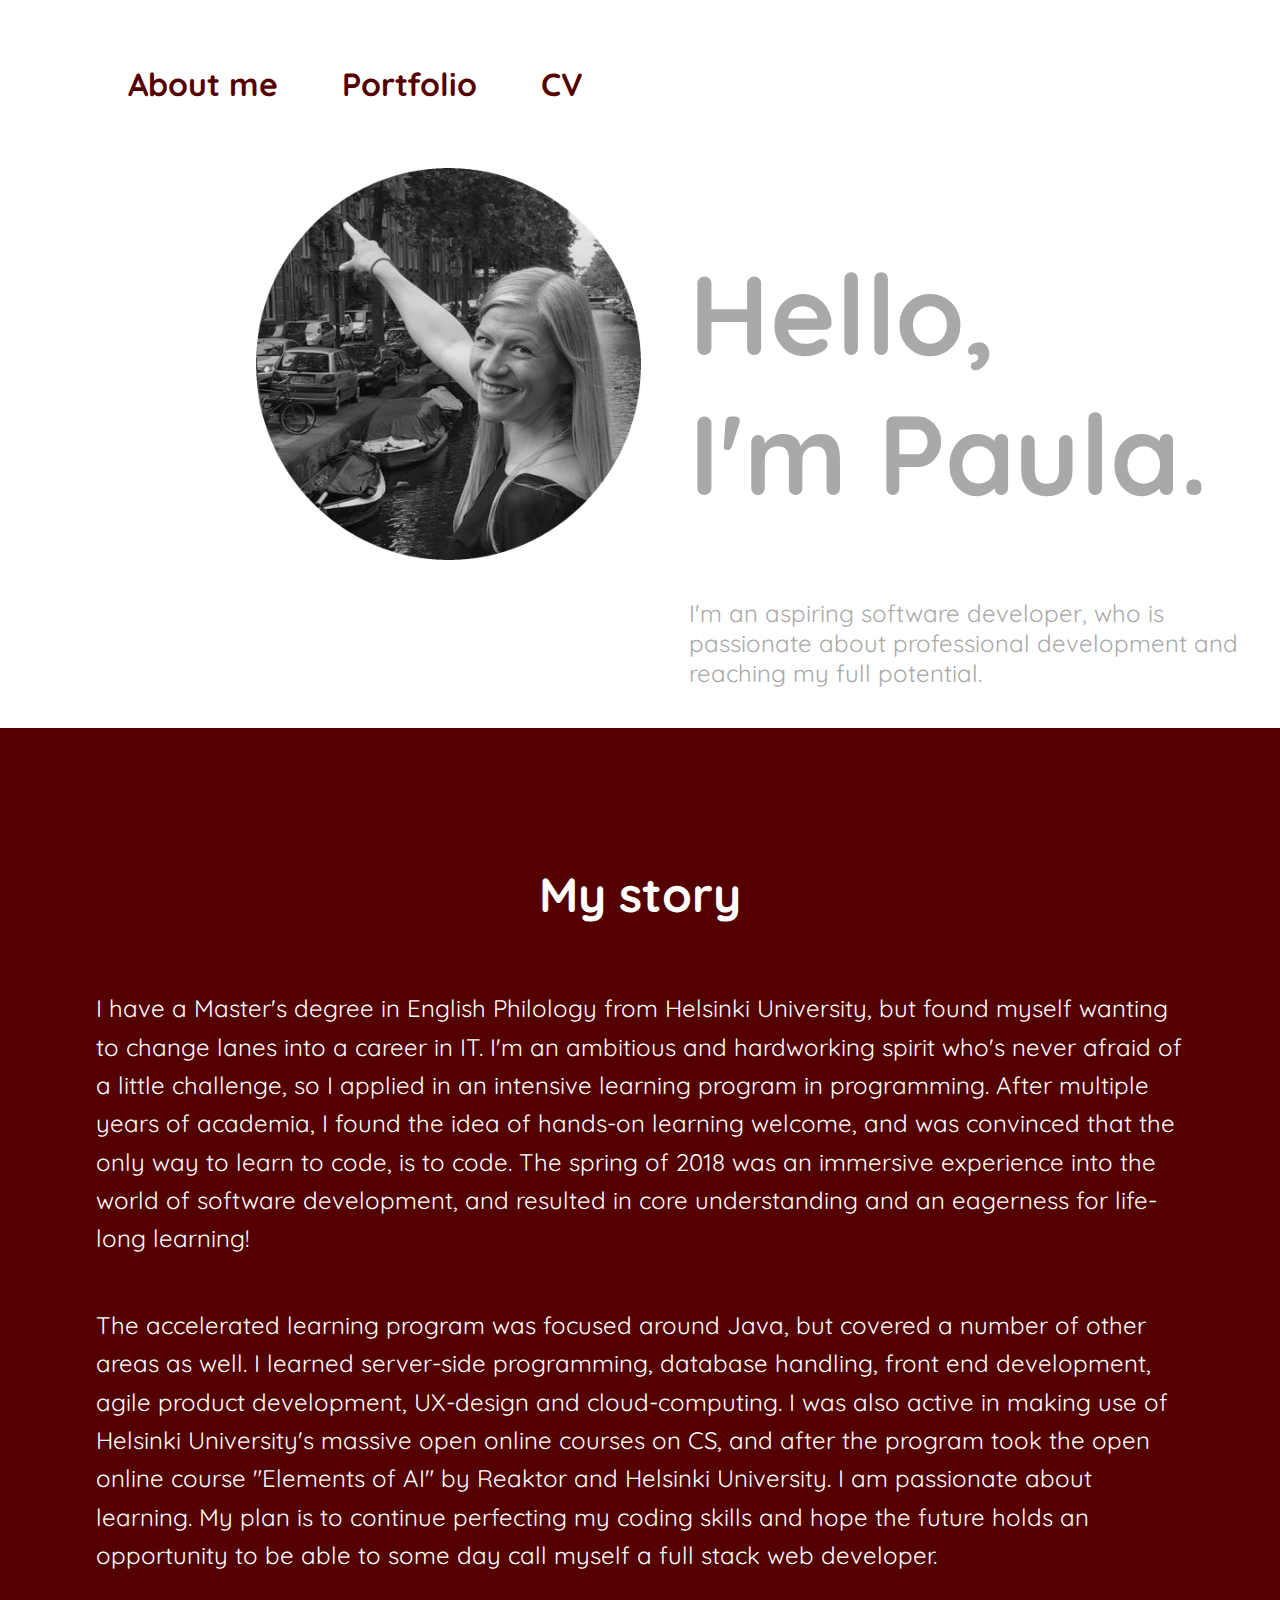
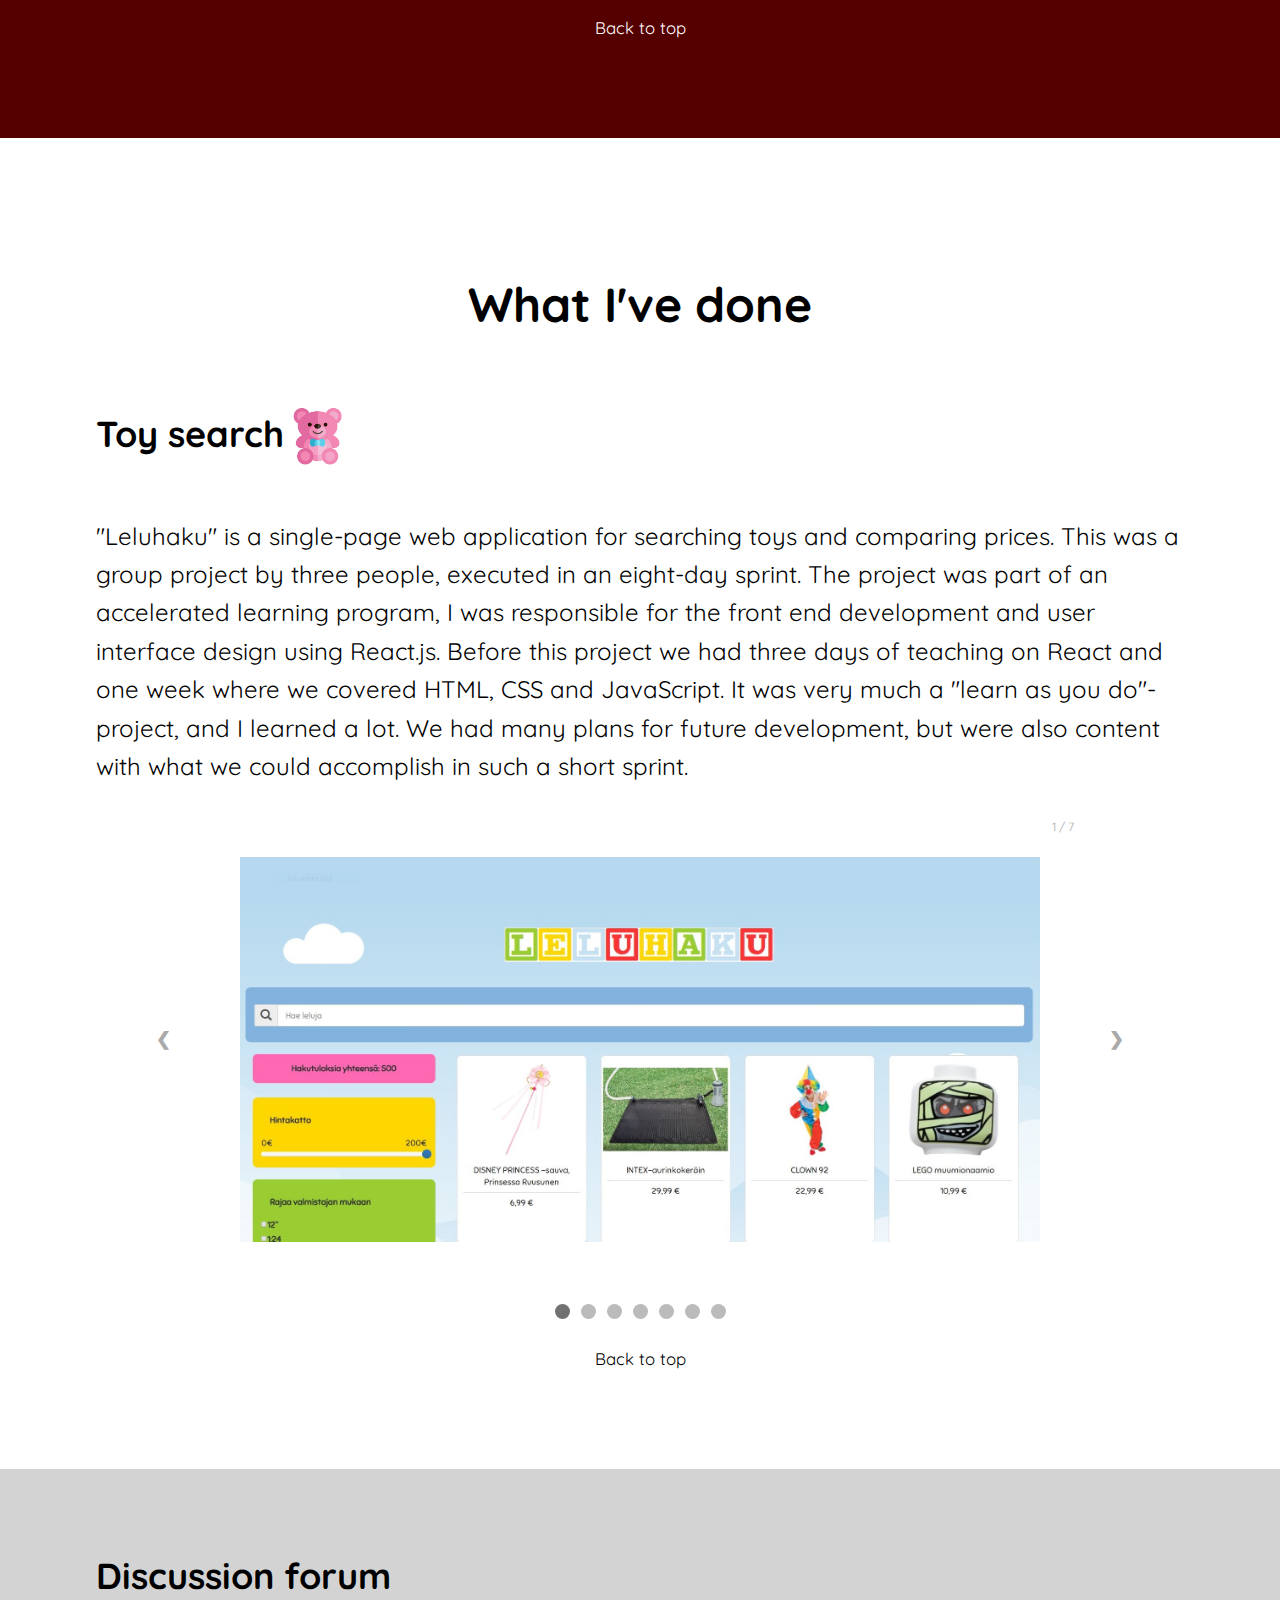
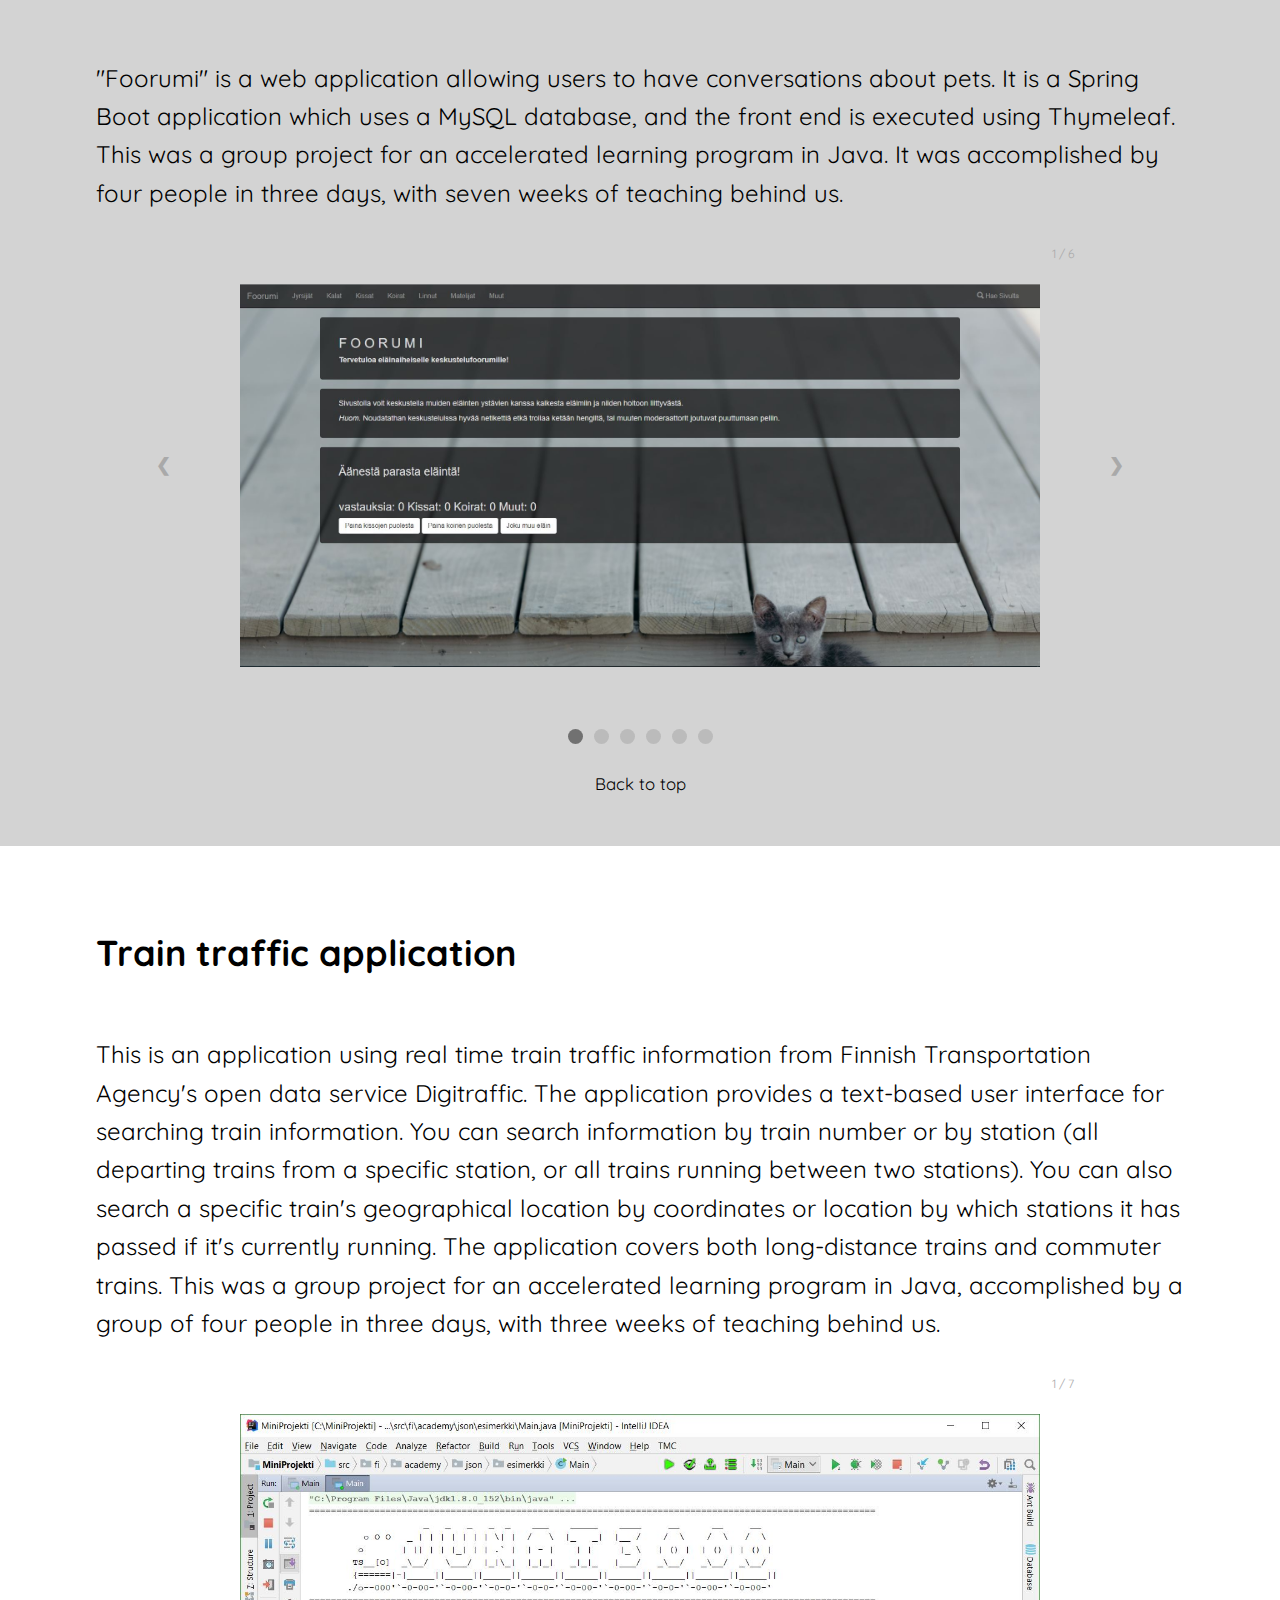
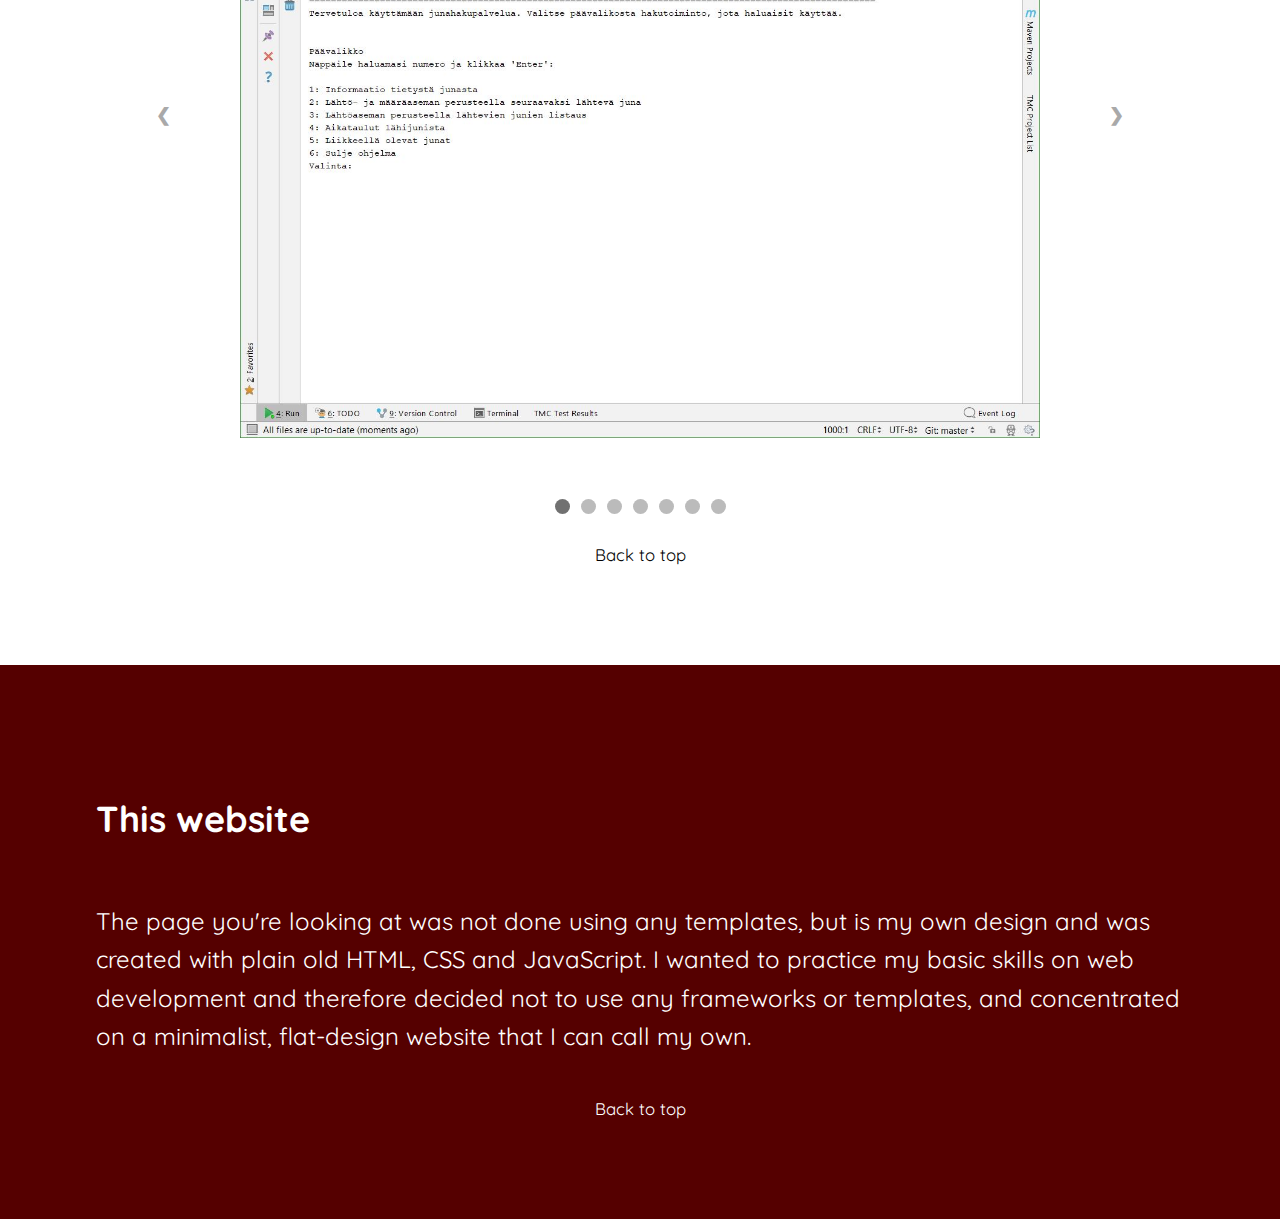
==== index.html @ fbbe8b10 "Different stylesheets for different media" ====
<!DOCTYPE HTML>
<html>

<head>
    <meta charset="utf-8" />
    <meta http-equiv="X-UA-Compatible" content="IE=edge">
    <title>PS</title>
    <meta name="viewport" content="width=device-width, initial-scale=1">
    <link href="https://fonts.googleapis.com/css?family=Quicksand" rel="stylesheet">
    <link rel="stylesheet" type="text/css" media="screen and (min-width: 1201px)" href="style.css" />
    <link rel="stylesheet" type="text/css" media="screen and (max-width: 600px)" href="mobile.css" />
    <!-- <link rel="stylesheet" type="text/css" media="screen and (min-width: 601px) and (max-width: 1200px)" href="mediumscreen.css" />     -->

</head>

<body>
    <div id="navbar">
        <a onclick="scrollToAbout()">About me</a>
        <a onclick="scrollToWorks()">Portfolio</a>
        <a href="cv.html">CV</a>
    </div>
    <div id="me">
        <img id="pic" src="images/picp.jpg">
        <div id="intro">
            <h1>Hello,
                <br> I'm Paula.</h1>
            <p>I'm an aspiring software developer, who is passionate about professional development and reaching my full potential.</p>
        </div>
    </div>
    <div id="whoami">

        <h1>My story</h1>
        <p>I have a Master's degree in English Philology from Helsinki University, but found myself wanting to change lanes
            into a career in IT. I'm an ambitious and hardworking spirit who's never afraid of a little challenge, so I applied
            in an intensive learning program in programming. After multiple years of academia, I found the idea of hands-on
            learning welcome, and was convinced that the only way to learn to code, is to code. The spring of 2018 was an
            immersive experience into the world of software development, and resulted in core understanding and an eagerness
            for life-long learning! </p>
        <p>The accelerated learning program was focused around Java, but covered a number of other areas as well. I learned
            server-side programming, database handling, front end development, agile product development, UX-design and cloud-computing.
            I was also active in making use of Helsinki University's massive open online courses on CS, and after the program
            took the open online course "Elements of AI" by Reaktor and Helsinki University. I am passionate about learning.
            My plan is to continue perfecting my coding skills and hope the future holds an opportunity to be able to some
            day call myself a full stack web developer.</p>
        <a class="linktotop" onclick="scrollToTop()">Back to top</a>
    </div>
    <div id="works">

        <h1>What I've done</h1>
        <div id="toysearch">
            <div id="tshead">
                <h2>Toy search</h2>
                <img id="logo" src="images/toy.png" alt="logo">
            </div>
            <div>
                <p>"Leluhaku" is a single-page web application for searching toys and comparing prices. This was a group project
                    by three people, executed in an eight-day sprint. The project was part of an accelerated learning program,
                    I was responsible for the front end development and user interface design using React.js. Before this
                    project we had three days of teaching on React and one week where we covered HTML, CSS and JavaScript.
                    It was very much a "learn as you do"-project, and I learned a lot. We had many plans for future development,
                    but were also content with what we could accomplish in such a short sprint.</p>
            </div>
            <div class="slideshow-container">

                <div class="mySlides fade">
                    <div class="numbertext">1 / 7</div>
                    <img src="images/project.JPG" style="width:100%">
                </div>

                <div class="mySlides fade">
                    <div class="numbertext">2 / 7</div>
                    <img src="images/project2.JPG" style="width:100%">
                </div>

                <div class="mySlides fade">
                    <div class="numbertext">3 / 7</div>
                    <img src="images/project3.JPG" style="width:100%">
                </div>
                <div class="mySlides fade">
                    <div class="numbertext">4 / 7</div>
                    <img src="images/project4.JPG" style="width:100%">
                </div>

                <div class="mySlides fade">
                    <div class="numbertext">5 / 7</div>
                    <img src="images/project5.JPG" style="width:100%">
                </div>

                <div class="mySlides fade">
                    <div class="numbertext">6 / 7</div>
                    <img src="images/project6.JPG" style="width:100%">
                    <div class="text">The UI was designed responsive</div>
                </div>
                <div class="mySlides fade">
                    <div class="numbertext">7 / 7</div>
                    <img src="images/stack.JPG" style="width:100%">
                </div>

                <a class="prev" onclick="plusSlides('dot', 'mySlides', -1)">&#10094;</a>
                <a class="next" onclick="plusSlides('dot', 'mySlides', 1)">&#10095;</a>
            </div>
            <br>

            <div style="text-align:center">
                <span class="dot" onclick="currentSlide('dot', 'mySlides', 1)"></span>
                <span class="dot" onclick="currentSlide('dot', 'mySlides', 2)"></span>
                <span class="dot" onclick="currentSlide('dot', 'mySlides', 3)"></span>
                <span class="dot" onclick="currentSlide('dot', 'mySlides', 4)"></span>
                <span class="dot" onclick="currentSlide('dot', 'mySlides', 5)"></span>
                <span class="dot" onclick="currentSlide('dot', 'mySlides', 6)"></span>
                <span class="dot" onclick="currentSlide('dot', 'mySlides', 7)"></span>
            </div>
            <a class="linktotop" onclick="scrollToTop()">Back to top</a>
        </div>
        <div id="forum">
            <h2>Discussion forum</h2>
            <p>"Foorumi" is a web application allowing users to have conversations about pets. It is a Spring Boot application
                which uses a MySQL database, and the front end is executed using Thymeleaf. This was a group project for
                an accelerated learning program in Java. It was accomplished by four people in three days, with seven weeks
                of teaching behind us.</p>
            <div class="slideshow-container">

                <div class="mySlides2 fade">
                    <div class="numbertext2">1 / 6</div>
                    <img src="images/forumhome.JPG" style="width:100%">
                </div>

                <div class="mySlides2 fade">
                    <div class="numbertext2">2 / 6</div>
                    <img src="images/forum1.JPG" style="width:100%">
                </div>

                <div class="mySlides2 fade">
                    <div class="numbertext2">3 / 6</div>
                    <img src="images/forum2.JPG" style="width:100%">
                </div>
                <div class="mySlides2 fade">
                    <div class="numbertext2">4 / 6</div>
                    <img src="images/forum3.JPG" style="width:100%">
                </div>

                <div class="mySlides2 fade">
                    <div class="numbertext2">5 / 6</div>
                    <img src="images/forum4.JPG" style="width:100%">
                </div>

                <div class="mySlides2 fade">
                    <div class="numbertext2">6 / 6</div>
                    <img src="images/forum5.JPG" style="width:100%">
                </div>

                <a class="prev2" onclick="plusSlides('dot2', 'mySlides2', -1)">&#10094;</a>
                <a class="next2" onclick="plusSlides('dot2', 'mySlides2', 1)">&#10095;</a>
            </div>
            <br>

            <div style="text-align:center">
                <span class="dot2" onclick="currentSlide('dot2', 'mySlides2', 1)"></span>
                <span class="dot2" onclick="currentSlide('dot2', 'mySlides2', 2)"></span>
                <span class="dot2" onclick="currentSlide('dot2', 'mySlides2', 3)"></span>
                <span class="dot2" onclick="currentSlide('dot2', 'mySlides2', 4)"></span>
                <span class="dot2" onclick="currentSlide('dot2', 'mySlides2', 5)"></span>
                <span class="dot2" onclick="currentSlide('dot2', 'mySlides2', 6)"></span>
            </div>
            <a class="linktotop" onclick="scrollToTop()">Back to top</a>
        </div>
        <div id="trainapp">
            <h2>Train traffic application</h2>
            <p>
                This is an application using real time train traffic information from Finnish Transportation Agency's open data service Digitraffic.
                The application provides a text-based user interface for searching train information. You can search information
                by train number or by station (all departing trains from a specific station, or all trains running between
                two stations). You can also search a specific train's geographical location by coordinates or location by
                which stations it has passed if it's currently running. The application covers both long-distance trains
                and commuter trains. This was a group project for an accelerated learning program in Java, accomplished by
                a group of four people in three days, with three weeks of teaching behind us.</p>
            <div class="slideshow-container">

                <div class="mySlides3 fade">
                    <div class="numbertext3">1 / 7</div>
                    <img src="images/junahome.JPG" style="width:100%">
                </div>

                <div class="mySlides3 fade">
                    <div class="numbertext3">2 / 7</div>
                    <img src="images/junaw6.JPG" style="width:100%">
                </div>

                <div class="mySlides3 fade">
                    <div class="numbertext3">3 / 7</div>
                    <img src="images/junakoord.JPG" style="width:100%">
                </div>
                <div class="mySlides3 fade">
                    <div class="numbertext3">4 / 7</div>
                    <img src="images/junaw2.JPG" style="width:100%">
                </div>

                <div class="mySlides3 fade">
                    <div class="numbertext3">5 / 7</div>
                    <img src="images/junaw1.JPG" style="width:100%">
                </div>

                <div class="mySlides3 fade">
                    <div class="numbertext3">6 / 7</div>
                    <img src="images/junaw3.JPG" style="width:100%">
                </div>
                <div class="mySlides3 fade">
                    <div class="numbertext3">7 / 7</div>
                    <img src="images/junaw5.JPG" style="width:100%">
                </div>

                <a class="prev3" onclick="plusSlides('dot3', 'mySlides3', -1)">&#10094;</a>
                <a class="next3" onclick="plusSlides('dot3', 'mySlides3', 1)">&#10095;</a>
            </div>
            <br>

            <div style="text-align:center">
                <span class="dot3" onclick="currentSlide('dot3', 'mySlides3', 1)"></span>
                <span class="dot3" onclick="currentSlide('dot3', 'mySlides3', 2)"></span>
                <span class="dot3" onclick="currentSlide('dot3', 'mySlides3', 3)"></span>
                <span class="dot3" onclick="currentSlide('dot3', 'mySlides3', 4)"></span>
                <span class="dot3" onclick="currentSlide('dot3', 'mySlides3', 5)"></span>
                <span class="dot3" onclick="currentSlide('dot3', 'mySlides3', 6)"></span>
                <span class="dot3" onclick="currentSlide('dot3', 'mySlides3', 7)"></span>

            </div>
            <a class="linktotop" onclick="scrollToTop()">Back to top</a>

            <!-- Train-div ends here -->
        </div>
        <div id="closing">
            <h2>This website</h2>
            <p>The page you're looking at was not done using any templates, but is my own design and was created with plain
                old HTML, CSS and JavaScript.
                I wanted to practice my basic skills on web development and therefore decided
                not to use any frameworks or templates, and concentrated on a minimalist, flat-design website that I can
                call my own.</p>
            <a class="linktotop" onclick="scrollToTop()">Back to top</a>
        </div>

    </div>
    <script>
        let slideIndex = 1;

        const plusSlides = (dot, slideshow, n) => {
            showSlides(dot, slideshow, (slideIndex += n));
        }

        const currentSlide = (dot, slideshow, n) => {
            showSlides(dot, slideshow, (slideIndex = n));
        }

        const showSlides = (dot, slideshow, n) => {
            slideIndex = n;
            console.log(slideIndex);
            let i;
            const slides = document.getElementsByClassName(slideshow);
            const dots = document.getElementsByClassName(dot);
            if (n > slides.length) { slideIndex = 1 }
            if (n < 1) { slideIndex = slides.length }
            for (i = 0; i < slides.length; i++) {
                slides[i].style.display = "none";
            }
            for (i = 0; i < dots.length; i++) {
                dots[i].className = dots[i].className.replace(" active", "");
            }
            slides[slideIndex - 1].style.display = "block";
            dots[slideIndex - 1].className += " active";
        }
        window.addEventListener("DOMContentLoaded", showSlides("dot", "mySlides", slideIndex), false);
        window.addEventListener("DOMContentLoaded", showSlides("dot2", "mySlides2", slideIndex), false);
        window.addEventListener("DOMContentLoaded", showSlides("dot3", "mySlides3", slideIndex), false);
        const scrollToAbout = () => {
            let el = document.getElementById("whoami");
            el.scrollIntoView({ behavior: "smooth", block: "center", inline: "nearest" });
        }
        const scrollToWorks = () => {
            let el = document.getElementById("works");
            el.scrollIntoView({ behavior: "smooth", block: "start", inline: "nearest" });
        }
        const scrollToTop = () => {
            let el = document.getElementById("navbar");
            el.scrollIntoView({ behavior: "smooth", block: "center", inline: "nearest" });
        }
    </script>
</body>

</html>
---- style.css ----
body {
  font-family: "Quicksand", sans-serif;
  margin: 0%;
}
#navbar {
  display: flex;
  flex-direction: row;
  color: rgb(85, 0, 0);
  margin: 2em;
  font-weight: bold;
  font-size: 2em;
}
#navbar a {
  padding-left: 2em;
}
#navbar a:link, a:visited {
  color: rgb(85, 0, 0);
  text-decoration: none;
}
#navbar a:hover {
  cursor: pointer;
  text-decoration: underline;
}
#me {
  display: flex;
  flex-direction: row;
  justify-content: flex-end;
  height: 35em;
  margin-left: 20%;
}
#pic {
  height: 70%;
}
#me h1 {
  font-size: 7em;
  color: darkgray;
}
#me p {
  font-size: 1.5em;
  color: darkgray;
  flex-wrap: wrap;
}
#intro {
  padding-left: 3em;

}
#whoami {
  background-color: rgb(85, 0, 0);
  color: white;
  font-size: 1.5em;
  line-height: 1.6;
  padding: 4em;
  display: flex;
  flex-direction: column;
  align-content: center;
}
#whoami h1 {
  text-align: center;
  font-weight: bold;
}
.linktotop {
  text-align: center;
  font-size: 0.7em;
  padding-top: 1em
}
.linktotop:hover {
  text-decoration: underline;
  cursor: pointer;
}
#works {
  padding: 4em;
  height: 20em;
  font-size: 1.5em;
  line-height: 1.6;
  max-width: 100%;
}
#works h1 {
  text-align: center;
}
#toysearch {
  display: flex;
  flex-direction: column;
  justify-content: space-around;
}
#tshead {
  display: flex;
  flex-direction: row;
}
#logo {
  height: 3em;
  padding-top: 1em;
}

.slideshow-container {
  max-width: 1000px;
  margin: auto;
  position: relative;
  /* box-sizing: border-box; */
  padding-top: 2em;
}

.mySlides,
.mySlides2,
.mySlides3 {
  display: none;
  padding-left: 10%;
  padding-right: 10%;
}

.prev,
.next,
.prev2,
.next2,
.prev3,
.next3 {
  cursor: pointer;
  position: absolute;
  top: 50%;
  width: auto;
  margin-top: -22px;
  padding: 16px;
  color: darkgray;
  font-weight: bold;
  font-size: 18px;
  transition: 0.6s ease;
  border-radius: 0 3px 3px 0;
}

/* Position the "next button" to the right */
.next,
.next2,
.next3 {
  right: 0;
  border-radius: 3px 0 0 3px;
}

/* On hover, add a black background color with a little bit see-through */
.prev:hover,
.next:hover,
.prev2:hover,
.next2:hover,
.prev3:hover,
.next3:hover {
  background-color: rgba(0, 0, 0, 0.8);
}

/* Caption text */
.text {
  color: #f2f2f2;
  font-size: 15px;
  padding-top: 2em;
  padding: 8px 12px;
  position: absolute;
  bottom: 8px;
  width: 100%;
  text-align: center;
}

/* Number text (1/3 etc) */
.numbertext,
.numbertext2,
.numbertext3 {
  color: darkgray;
  font-size: 12px;
  padding: 8px 12px;
  position: absolute;
  left: 90%;
  top: 0;
}

/* The dots/bullets/indicators */
.dot,
.dot2,
.dot3 {
  cursor: pointer;
  height: 15px;
  width: 15px;
  margin: 0 2px;
  background-color: #bbb;
  border-radius: 50%;
  display: inline-block;
  transition: background-color 0.6s ease;
}

.active,
.dot:hover {
  background-color: #717171;
}

/* Fading animation */
.fade {
  -webkit-animation-name: fade;
  -webkit-animation-duration: 1.5s;
  animation-name: fade;
  animation-duration: 1.5s;
}

@-webkit-keyframes fade {
  from {
    opacity: 0.4;
  }
  to {
    opacity: 1;
  }
}

@keyframes fade {
  from {
    opacity: 0.4;
  }
  to {
    opacity: 1;
  }
}
#forum {
  background-color: lightgray;
  margin-top: 4em;
  margin-left: -4em;
  margin-right: -4em;
  padding-left: 4em;
  padding-right: 4em;
  padding-top: 2em;
  padding-bottom: 2em;
  display: flex;
  flex-direction: column;
  align-content: center;
}
#trainapp {
  padding-top: 2em;
  padding-bottom: 4em;
  display: flex;
  flex-direction: column;
  align-content: center;
}
#closing {
  background-color: rgb(85, 0, 0);
  color: white;
  padding: 4em;
  margin-left: -4em;
  margin-right: -4em;
  display: flex;
  flex-direction: column;
  align-content: center;
}
---- mobile.css ----
body {
    font-family: "Quicksand", sans-serif;
  }
  #navbar {
    display: flex;
    flex-direction: row;
    justify-content: flex-start;
    align-content: center;
    color: rgb(85, 0, 0);
    font-weight: bold;
    font-size: 1em;
    padding-top: 1em;
    padding-bottom: 1em;
  }
  #navbar a {
    padding-left: 1em;
  }
  #navbar a:link, a:visited {
    color: rgb(85, 0, 0);
    text-decoration: none;
  }
  #navbar a:hover {
    cursor: pointer;
    text-decoration: underline;
  }
  #me {
    display: flex;
    flex-direction: row;
    justify-content: flex-start;
  }
  #pic {
    max-width: 30%;
    object-fit: contain;
    align-self: flex-start;
    padding-top: 2.8em;

  }
  #me h1 {
    font-size: 3em;
    color: darkgray;
    /* margin-top: -2em; */
  }
  #me p {
    font-size: 0.8em;
    color: black;
    padding-bottom: 1em;
    margin-top: -1em;
    margin-left: -3em;
    
  }
  #intro {
    padding-left: 1em;
  
  }
  #whoami {
    background-color: rgb(85, 0, 0);
    color: white;
    font-size: 1em;
    line-height: 1.6;
    padding: 1em;
    display: flex;
    flex-direction: column;
    align-content: center;
    margin-left: -0.5em;
    margin-right: -0.5em;
  }
  #whoami h1 {
    text-align: center;
    font-weight: bold;
    font-size: 2em;

  }
  .linktotop {
    text-align: center;
    font-size: 0.7em;
    padding-top: 1em
  }
  .linktotop:hover {
    text-decoration: underline;
    cursor: pointer;
  }
  #works {
    padding: 1em;
    font-size: 1em;
    line-height: 1.6;
    max-width: 100%;
  }
  #works h1 {
    text-align: center;
  }
  #toysearch {
    display: flex;
    flex-direction: column;
    justify-content: space-around;
  }
  #tshead {
    display: flex;
    flex-direction: row;
  }
  #logo {
    height: 3em;
    padding-top: 1em;
  }
  
  .slideshow-container {
    max-width: 1000px;
    margin: auto;
    position: relative;
    /* box-sizing: border-box; */
    padding-top: 2em;
  }
  
  .mySlides,
  .mySlides2,
  .mySlides3 {
    display: none;
    padding-left: 10%;
    padding-right: 10%;
  }
  
  .prev,
  .next,
  .prev2,
  .next2,
  .prev3,
  .next3 {
    cursor: pointer;
    position: absolute;
    top: 50%;
    width: auto;
    margin-top: -22px;
    padding: 16px;
    color: darkgray;
    font-weight: bold;
    font-size: 18px;
    transition: 0.6s ease;
    border-radius: 0 3px 3px 0;
  }
  
  /* Position the "next button" to the right */
  .next,
  .next2,
  .next3 {
    right: 0;
    border-radius: 3px 0 0 3px;
  }
  
  /* On hover, add a black background color with a little bit see-through */
  .prev:hover,
  .next:hover,
  .prev2:hover,
  .next2:hover,
  .prev3:hover,
  .next3:hover {
    background-color: rgba(0, 0, 0, 0.8);
  }
  
  /* Caption text */
  .text {
    color: #f2f2f2;
    font-size: 15px;
    padding-top: 2em;
    padding: 8px 12px;
    position: absolute;
    bottom: 8px;
    width: 100%;
    text-align: center;
  }
  
  /* Number text (1/3 etc) */
  .numbertext,
  .numbertext2,
  .numbertext3 {
    color: darkgray;
    font-size: 12px;
    padding: 8px 12px;
    position: absolute;
    left: 90%;
    top: 0;
  }
  
  /* The dots/bullets/indicators */
  .dot,
  .dot2,
  .dot3 {
    cursor: pointer;
    height: 15px;
    width: 15px;
    margin: 0 2px;
    background-color: #bbb;
    border-radius: 50%;
    display: inline-block;
    transition: background-color 0.6s ease;
  }
  
  .active,
  .dot:hover {
    background-color: #717171;
  }
  
  /* Fading animation */
  .fade {
    -webkit-animation-name: fade;
    -webkit-animation-duration: 1.5s;
    animation-name: fade;
    animation-duration: 1.5s;
  }
  
  @-webkit-keyframes fade {
    from {
      opacity: 0.4;
    }
    to {
      opacity: 1;
    }
  }
  
  @keyframes fade {
    from {
      opacity: 0.4;
    }
    to {
      opacity: 1;
    }
  }
  #forum {
    background-color: lightgray;
    margin-top: 4em;
    margin-left: -4em;
    margin-right: -4em;
    padding-left: 4em;
    padding-right: 4em;
    padding-top: 2em;
    padding-bottom: 2em;
    display: flex;
    flex-direction: column;
    align-content: center;
  }
  #trainapp {
    padding-top: 2em;
    padding-bottom: 4em;
    display: flex;
    flex-direction: column;
    align-content: center;
  }
  #closing {
    background-color: rgb(85, 0, 0);
    color: white;
    padding: 1em;
    margin-left: -1.5em;
    margin-right: -1.5em;
    display: flex;
    flex-direction: column;
    align-content: center;
  }
---- mediumscreen.css ----
body {
    font-family: "Quicksand", sans-serif;
    margin: 0%;
  }
  #navbar {
    display: flex;
    flex-direction: row;
    color: rgb(85, 0, 0);
    margin: 2em;
    font-weight: bold;
    font-size: 2em;
  }
  #navbar a {
    padding-left: 2em;
  }
  #navbar a:link, a:visited {
    color: rgb(85, 0, 0);
    text-decoration: none;
  }
  #navbar a:hover {
    cursor: pointer;
    text-decoration: underline;
  }
  #me {
    display: flex;
    flex-direction: row;
    justify-content: flex-end;
    height: 35em;
    margin-left: 20%;
  }
  #pic {
    height: 70%;
  }
  #me h1 {
    font-size: 7em;
    color: darkgray;
  }
  #me p {
    font-size: 1.5em;
    color: darkgray;
    flex-wrap: wrap;
  }
  #intro {
    padding-left: 3em;
  
  }
  #whoami {
    background-color: rgb(85, 0, 0);
    color: white;
    font-size: 1.5em;
    line-height: 1.6;
    padding: 4em;
    display: flex;
    flex-direction: column;
    align-content: center;
  }
  #whoami h1 {
    text-align: center;
    font-weight: bold;
  }
  .linktotop {
    text-align: center;
    font-size: 0.7em;
    padding-top: 1em
  }
  .linktotop:hover {
    text-decoration: underline;
    cursor: pointer;
  }
  #works {
    padding: 4em;
    height: 20em;
    font-size: 1.5em;
    line-height: 1.6;
    max-width: 100%;
  }
  #works h1 {
    text-align: center;
  }
  #toysearch {
    display: flex;
    flex-direction: column;
    justify-content: space-around;
  }
  #tshead {
    display: flex;
    flex-direction: row;
  }
  #logo {
    height: 3em;
    padding-top: 1em;
  }
  
  .slideshow-container {
    max-width: 1000px;
    margin: auto;
    position: relative;
    /* box-sizing: border-box; */
    padding-top: 2em;
  }
  
  .mySlides,
  .mySlides2,
  .mySlides3 {
    display: none;
    padding-left: 10%;
    padding-right: 10%;
  }
  
  .prev,
  .next,
  .prev2,
  .next2,
  .prev3,
  .next3 {
    cursor: pointer;
    position: absolute;
    top: 50%;
    width: auto;
    margin-top: -22px;
    padding: 16px;
    color: darkgray;
    font-weight: bold;
    font-size: 18px;
    transition: 0.6s ease;
    border-radius: 0 3px 3px 0;
  }
  
  /* Position the "next button" to the right */
  .next,
  .next2,
  .next3 {
    right: 0;
    border-radius: 3px 0 0 3px;
  }
  
  /* On hover, add a black background color with a little bit see-through */
  .prev:hover,
  .next:hover,
  .prev2:hover,
  .next2:hover,
  .prev3:hover,
  .next3:hover {
    background-color: rgba(0, 0, 0, 0.8);
  }
  
  /* Caption text */
  .text {
    color: #f2f2f2;
    font-size: 15px;
    padding-top: 2em;
    padding: 8px 12px;
    position: absolute;
    bottom: 8px;
    width: 100%;
    text-align: center;
  }
  
  /* Number text (1/3 etc) */
  .numbertext,
  .numbertext2,
  .numbertext3 {
    color: darkgray;
    font-size: 12px;
    padding: 8px 12px;
    position: absolute;
    left: 90%;
    top: 0;
  }
  
  /* The dots/bullets/indicators */
  .dot,
  .dot2,
  .dot3 {
    cursor: pointer;
    height: 15px;
    width: 15px;
    margin: 0 2px;
    background-color: #bbb;
    border-radius: 50%;
    display: inline-block;
    transition: background-color 0.6s ease;
  }
  
  .active,
  .dot:hover {
    background-color: #717171;
  }
  
  /* Fading animation */
  .fade {
    -webkit-animation-name: fade;
    -webkit-animation-duration: 1.5s;
    animation-name: fade;
    animation-duration: 1.5s;
  }
  
  @-webkit-keyframes fade {
    from {
      opacity: 0.4;
    }
    to {
      opacity: 1;
    }
  }
  
  @keyframes fade {
    from {
      opacity: 0.4;
    }
    to {
      opacity: 1;
    }
  }
  #forum {
    background-color: lightgray;
    margin-top: 4em;
    margin-left: -4em;
    margin-right: -4em;
    padding-left: 4em;
    padding-right: 4em;
    padding-top: 2em;
    padding-bottom: 2em;
    display: flex;
    flex-direction: column;
    align-content: center;
  }
  #trainapp {
    padding-top: 2em;
    padding-bottom: 4em;
    display: flex;
    flex-direction: column;
    align-content: center;
  }
  #closing {
    background-color: rgb(85, 0, 0);
    color: white;
    padding: 4em;
    margin-left: -4em;
    margin-right: -4em;
    display: flex;
    flex-direction: column;
    align-content: center;
  }
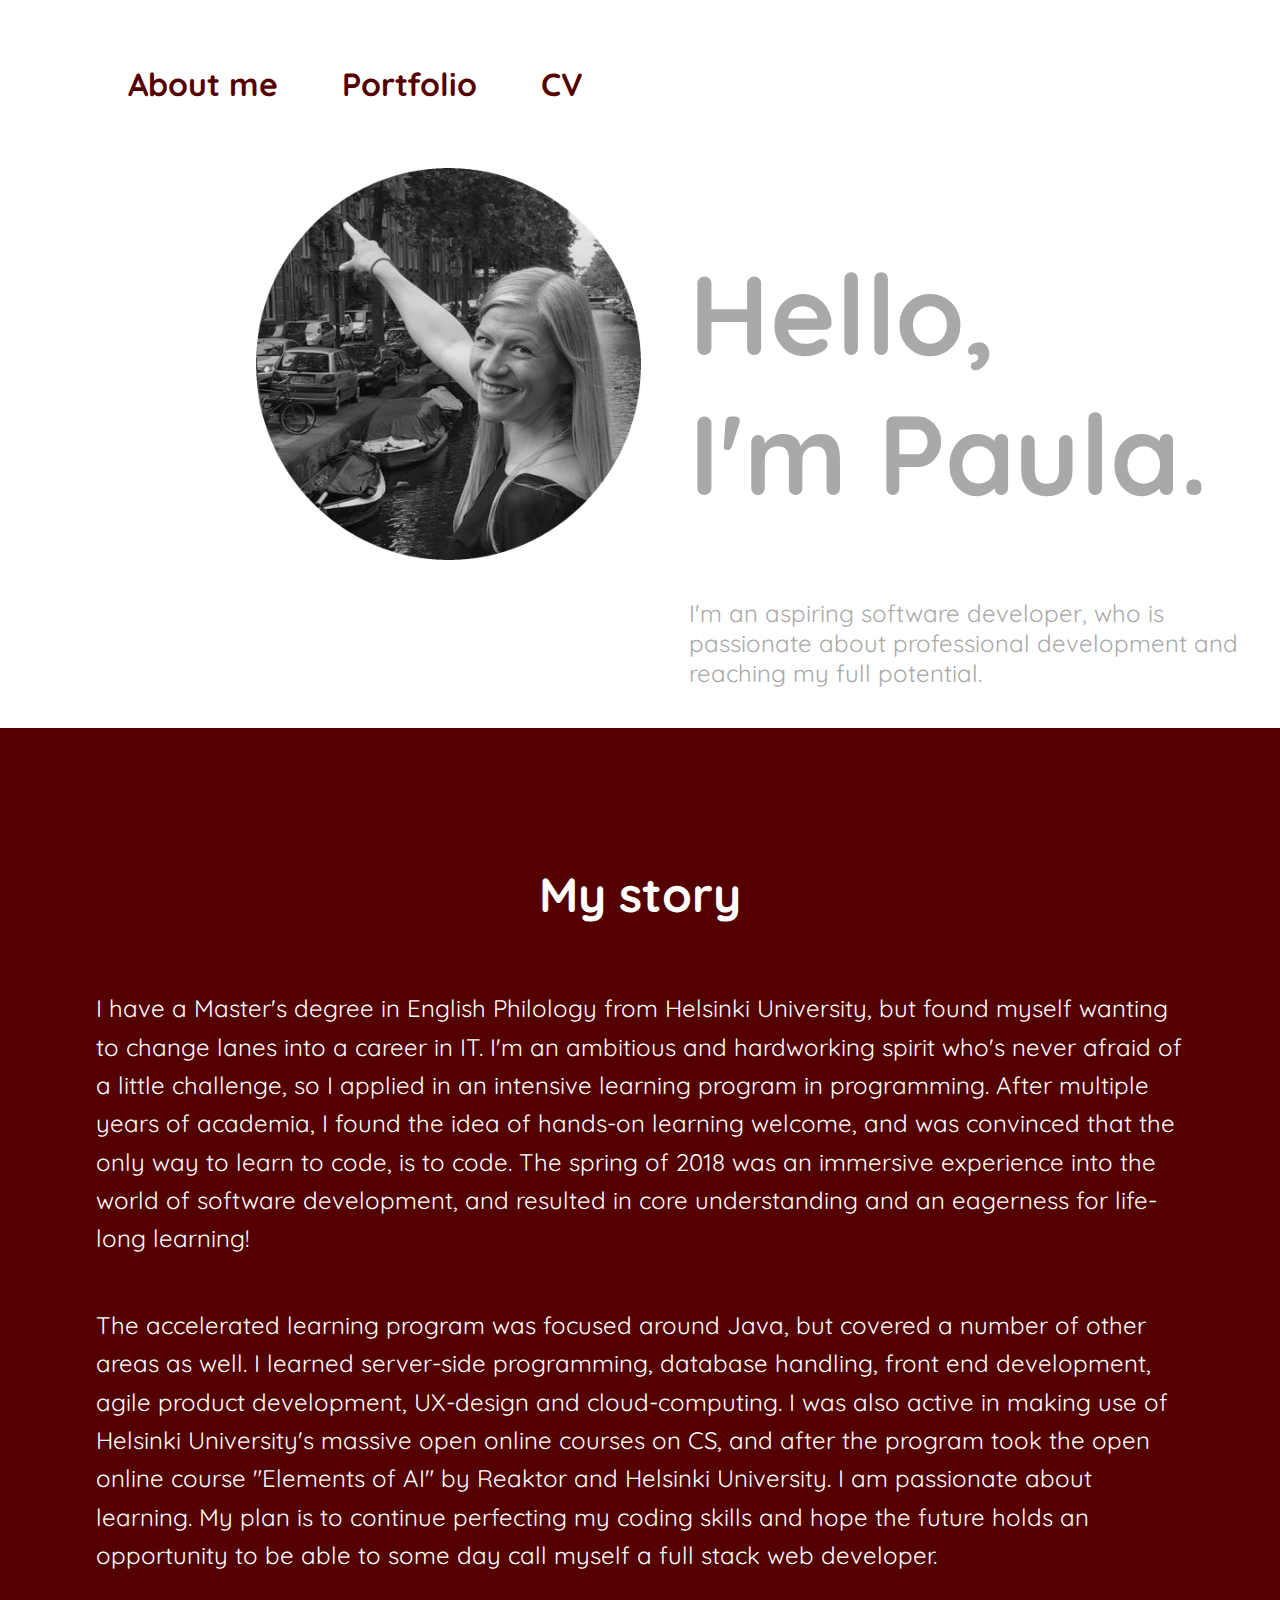
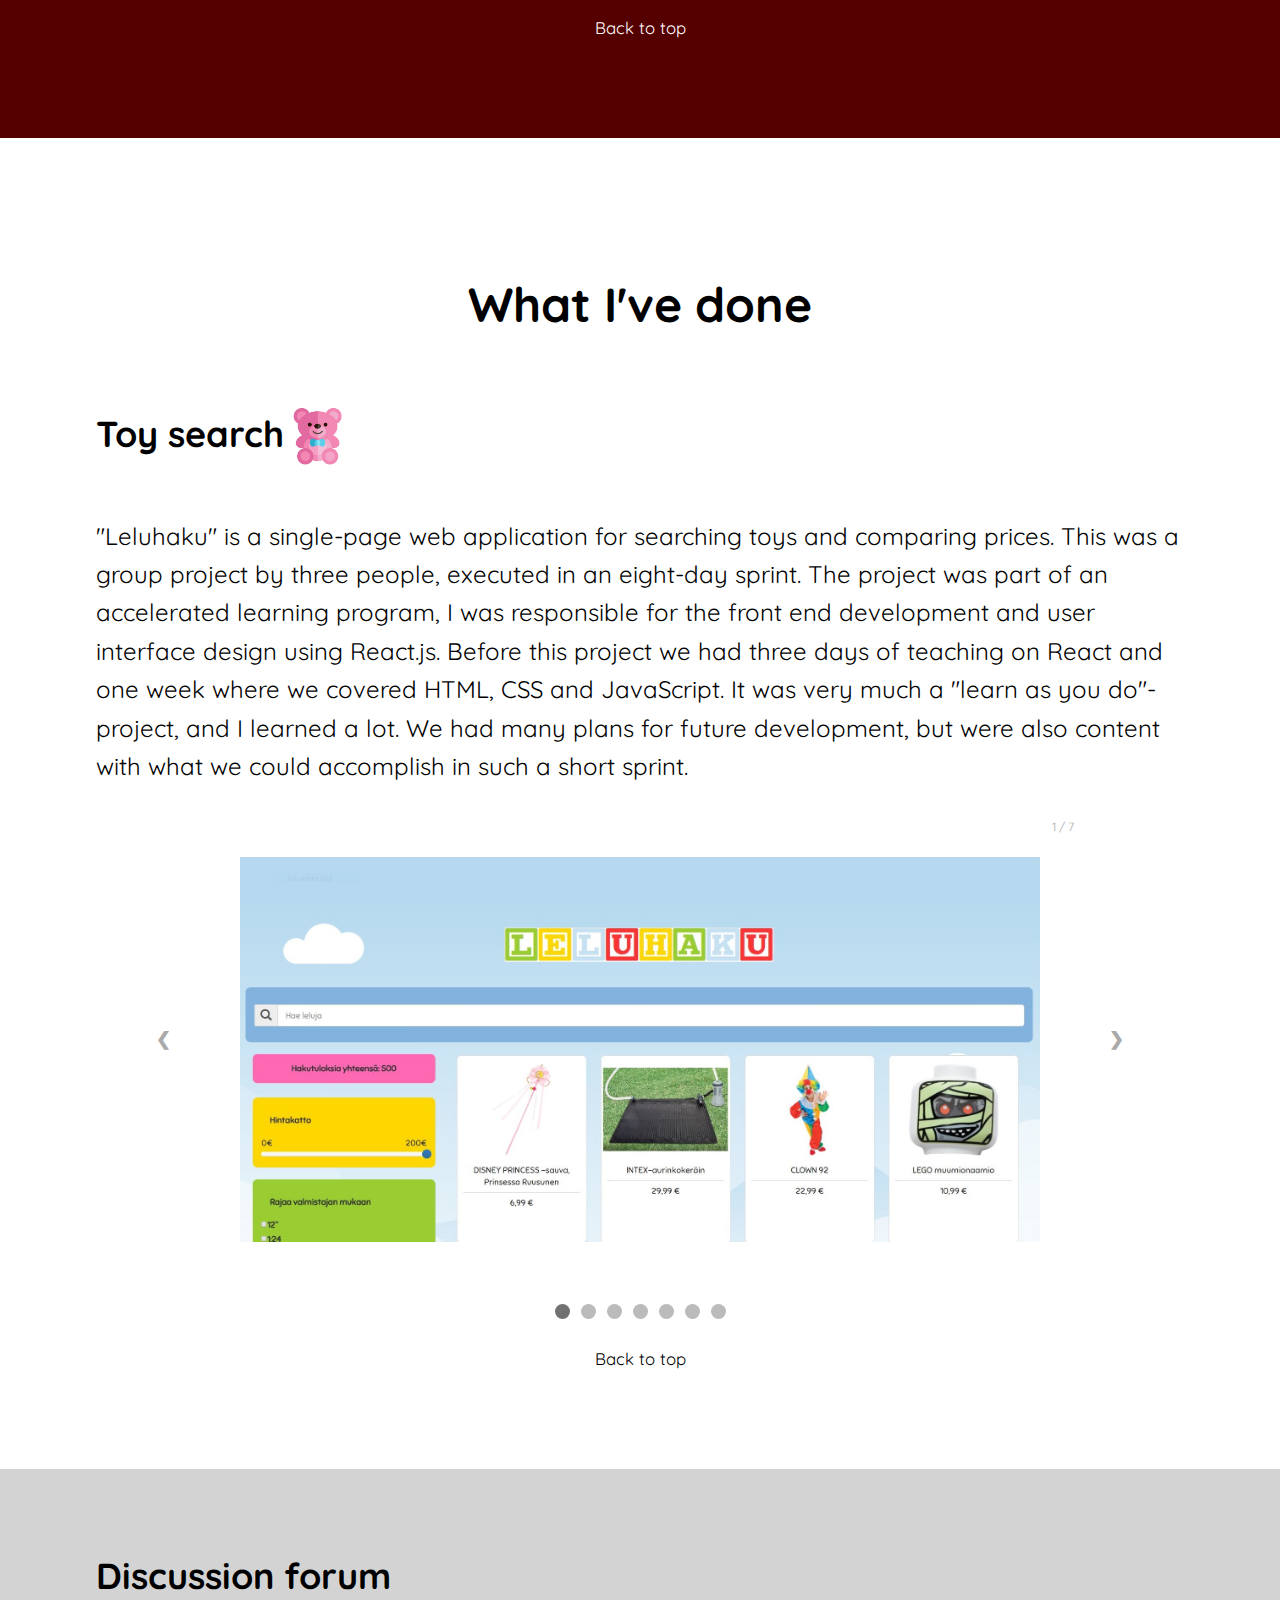
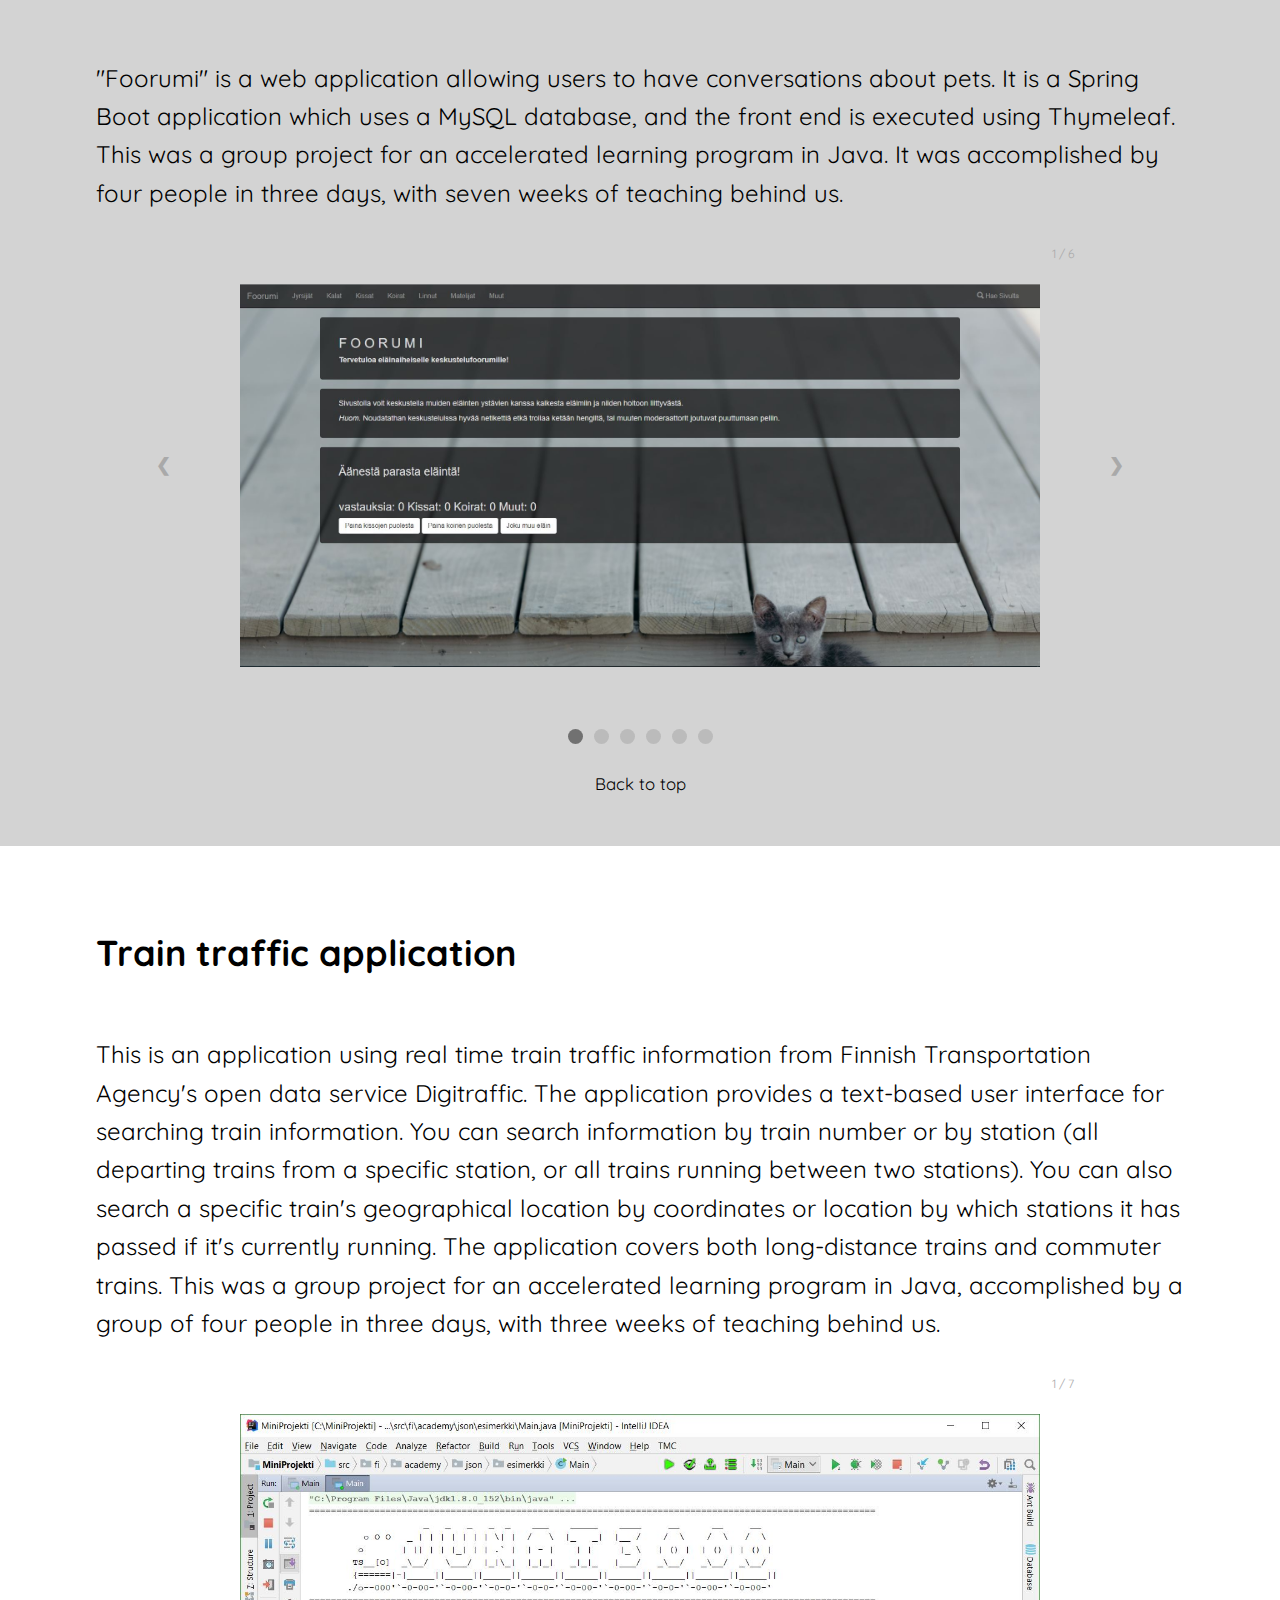
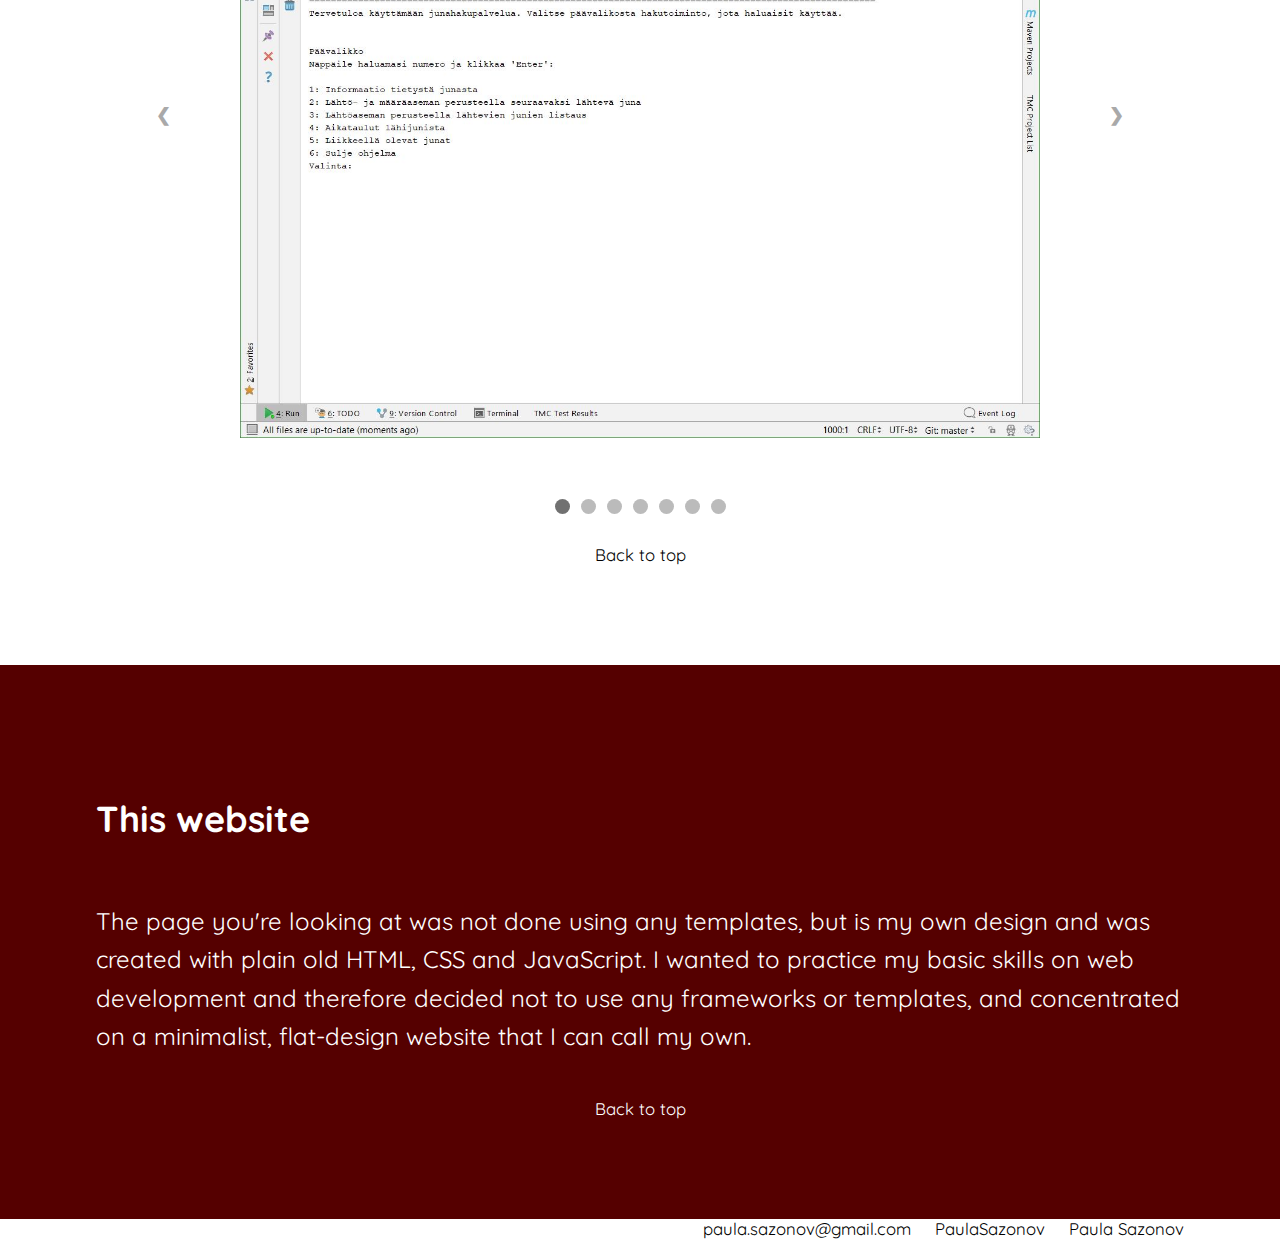
==== commit 36045b45: "Footer added" ====
--- a/index.html
+++ b/index.html
@@ -9,7 +9,11 @@
     <link href="https://fonts.googleapis.com/css?family=Quicksand" rel="stylesheet">
     <link rel="stylesheet" type="text/css" media="screen and (min-width: 1201px)" href="style.css" />
     <link rel="stylesheet" type="text/css" media="screen and (max-width: 600px)" href="mobile.css" />
-    <!-- <link rel="stylesheet" type="text/css" media="screen and (min-width: 601px) and (max-width: 1200px)" href="mediumscreen.css" />     -->
+    <link rel="stylesheet" type="text/css" media="screen and (min-width: 601px) and (max-width: 1200px)" href="mediumscreen.css"
+    />
+    <link rel="stylesheet" href="https://use.fontawesome.com/releases/v5.0.13/css/all.css" integrity="sha384-DNOHZ68U8hZfKXOrtjWvjxusGo9WQnrNx2sqG0tfsghAvtVlRW3tvkXWZh58N9jp"
+        crossorigin="anonymous">
+    <script src="main.js" async></script>
 
 </head>
 
@@ -17,7 +21,7 @@
     <div id="navbar">
         <a onclick="scrollToAbout()">About me</a>
         <a onclick="scrollToWorks()">Portfolio</a>
-        <a href="cv.html">CV</a>
+        <a href="https://app.cinode.com/academicwork/resume/44248/junior-java-programmer">CV</a>
     </div>
     <div id="me">
         <img id="pic" src="images/picp.jpg">
@@ -96,19 +100,19 @@
                     <img src="images/stack.JPG" style="width:100%">
                 </div>
 
-                <a class="prev" onclick="plusSlides('dot', 'mySlides', -1)">&#10094;</a>
-                <a class="next" onclick="plusSlides('dot', 'mySlides', 1)">&#10095;</a>
+                <a class="prev" onclick="plusToySlides('dot', 'mySlides', -1)">&#10094;</a>
+                <a class="next" onclick="plusToySlides('dot', 'mySlides', 1)">&#10095;</a>
             </div>
             <br>
 
             <div style="text-align:center">
-                <span class="dot" onclick="currentSlide('dot', 'mySlides', 1)"></span>
-                <span class="dot" onclick="currentSlide('dot', 'mySlides', 2)"></span>
-                <span class="dot" onclick="currentSlide('dot', 'mySlides', 3)"></span>
-                <span class="dot" onclick="currentSlide('dot', 'mySlides', 4)"></span>
-                <span class="dot" onclick="currentSlide('dot', 'mySlides', 5)"></span>
-                <span class="dot" onclick="currentSlide('dot', 'mySlides', 6)"></span>
-                <span class="dot" onclick="currentSlide('dot', 'mySlides', 7)"></span>
+                <span class="dot" onclick="currentToySlide('dot', 'mySlides', 1)"></span>
+                <span class="dot" onclick="currentToySlide('dot', 'mySlides', 2)"></span>
+                <span class="dot" onclick="currentToySlide('dot', 'mySlides', 3)"></span>
+                <span class="dot" onclick="currentToySlide('dot', 'mySlides', 4)"></span>
+                <span class="dot" onclick="currentToySlide('dot', 'mySlides', 5)"></span>
+                <span class="dot" onclick="currentToySlide('dot', 'mySlides', 6)"></span>
+                <span class="dot" onclick="currentToySlide('dot', 'mySlides', 7)"></span>
             </div>
             <a class="linktotop" onclick="scrollToTop()">Back to top</a>
         </div>
@@ -149,18 +153,18 @@
                     <img src="images/forum5.JPG" style="width:100%">
                 </div>
 
-                <a class="prev2" onclick="plusSlides('dot2', 'mySlides2', -1)">&#10094;</a>
-                <a class="next2" onclick="plusSlides('dot2', 'mySlides2', 1)">&#10095;</a>
+                <a class="prev2" onclick="plusForumSlides('dot2', 'mySlides2', -1)">&#10094;</a>
+                <a class="next2" onclick="plusForumSlides('dot2', 'mySlides2', 1)">&#10095;</a>
             </div>
             <br>
 
             <div style="text-align:center">
-                <span class="dot2" onclick="currentSlide('dot2', 'mySlides2', 1)"></span>
-                <span class="dot2" onclick="currentSlide('dot2', 'mySlides2', 2)"></span>
-                <span class="dot2" onclick="currentSlide('dot2', 'mySlides2', 3)"></span>
-                <span class="dot2" onclick="currentSlide('dot2', 'mySlides2', 4)"></span>
-                <span class="dot2" onclick="currentSlide('dot2', 'mySlides2', 5)"></span>
-                <span class="dot2" onclick="currentSlide('dot2', 'mySlides2', 6)"></span>
+                <span class="dot2" onclick="currentForumSlide('dot2', 'mySlides2', 1)"></span>
+                <span class="dot2" onclick="currentForumSlide('dot2', 'mySlides2', 2)"></span>
+                <span class="dot2" onclick="currentForumSlide('dot2', 'mySlides2', 3)"></span>
+                <span class="dot2" onclick="currentForumSlide('dot2', 'mySlides2', 4)"></span>
+                <span class="dot2" onclick="currentForumSlide('dot2', 'mySlides2', 5)"></span>
+                <span class="dot2" onclick="currentForumSlide('dot2', 'mySlides2', 6)"></span>
             </div>
             <a class="linktotop" onclick="scrollToTop()">Back to top</a>
         </div>
@@ -209,80 +213,48 @@
                     <img src="images/junaw5.JPG" style="width:100%">
                 </div>
 
-                <a class="prev3" onclick="plusSlides('dot3', 'mySlides3', -1)">&#10094;</a>
-                <a class="next3" onclick="plusSlides('dot3', 'mySlides3', 1)">&#10095;</a>
+                <a class="prev3" onclick="plusTrainSlides('dot3', 'mySlides3', -1)">&#10094;</a>
+                <a class="next3" onclick="plusTrainSlides('dot3', 'mySlides3', 1)">&#10095;</a>
             </div>
             <br>
 
             <div style="text-align:center">
-                <span class="dot3" onclick="currentSlide('dot3', 'mySlides3', 1)"></span>
-                <span class="dot3" onclick="currentSlide('dot3', 'mySlides3', 2)"></span>
-                <span class="dot3" onclick="currentSlide('dot3', 'mySlides3', 3)"></span>
-                <span class="dot3" onclick="currentSlide('dot3', 'mySlides3', 4)"></span>
-                <span class="dot3" onclick="currentSlide('dot3', 'mySlides3', 5)"></span>
-                <span class="dot3" onclick="currentSlide('dot3', 'mySlides3', 6)"></span>
-                <span class="dot3" onclick="currentSlide('dot3', 'mySlides3', 7)"></span>
-
-            </div>
-            <a class="linktotop" onclick="scrollToTop()">Back to top</a>
-
-            <!-- Train-div ends here -->
+                <span class="dot3" onclick="currentTrainSlide('dot3', 'mySlides3', 1)"></span>
+                <span class="dot3" onclick="currentTrainSlide('dot3', 'mySlides3', 2)"></span>
+                <span class="dot3" onclick="currentTrainSlide('dot3', 'mySlides3', 3)"></span>
+                <span class="dot3" onclick="currentTrainSlide('dot3', 'mySlides3', 4)"></span>
+                <span class="dot3" onclick="currentTrainSlide('dot3', 'mySlides3', 5)"></span>
+                <span class="dot3" onclick="currentTrainSlide('dot3', 'mySlides3', 6)"></span>
+                <span class="dot3" onclick="currentTrainSlide('dot3', 'mySlides3', 7)"></span>
+
+            </div>
+            <a class="linktotop" onclick="scrollToTop()">Back to top</a>
         </div>
         <div id="closing">
             <h2>This website</h2>
             <p>The page you're looking at was not done using any templates, but is my own design and was created with plain
-                old HTML, CSS and JavaScript.
-                I wanted to practice my basic skills on web development and therefore decided
+                old HTML, CSS and JavaScript. I wanted to practice my basic skills on web development and therefore decided
                 not to use any frameworks or templates, and concentrated on a minimalist, flat-design website that I can
                 call my own.</p>
             <a class="linktotop" onclick="scrollToTop()">Back to top</a>
         </div>
-
-    </div>
-    <script>
-        let slideIndex = 1;
-
-        const plusSlides = (dot, slideshow, n) => {
-            showSlides(dot, slideshow, (slideIndex += n));
-        }
-
-        const currentSlide = (dot, slideshow, n) => {
-            showSlides(dot, slideshow, (slideIndex = n));
-        }
-
-        const showSlides = (dot, slideshow, n) => {
-            slideIndex = n;
-            console.log(slideIndex);
-            let i;
-            const slides = document.getElementsByClassName(slideshow);
-            const dots = document.getElementsByClassName(dot);
-            if (n > slides.length) { slideIndex = 1 }
-            if (n < 1) { slideIndex = slides.length }
-            for (i = 0; i < slides.length; i++) {
-                slides[i].style.display = "none";
-            }
-            for (i = 0; i < dots.length; i++) {
-                dots[i].className = dots[i].className.replace(" active", "");
-            }
-            slides[slideIndex - 1].style.display = "block";
-            dots[slideIndex - 1].className += " active";
-        }
-        window.addEventListener("DOMContentLoaded", showSlides("dot", "mySlides", slideIndex), false);
-        window.addEventListener("DOMContentLoaded", showSlides("dot2", "mySlides2", slideIndex), false);
-        window.addEventListener("DOMContentLoaded", showSlides("dot3", "mySlides3", slideIndex), false);
-        const scrollToAbout = () => {
-            let el = document.getElementById("whoami");
-            el.scrollIntoView({ behavior: "smooth", block: "center", inline: "nearest" });
-        }
-        const scrollToWorks = () => {
-            let el = document.getElementById("works");
-            el.scrollIntoView({ behavior: "smooth", block: "start", inline: "nearest" });
-        }
-        const scrollToTop = () => {
-            let el = document.getElementById("navbar");
-            el.scrollIntoView({ behavior: "smooth", block: "center", inline: "nearest" });
-        }
-    </script>
+        <div id="footer">
+            <div class="item">
+                <i class="fab fa-linkedin"></i>
+                <p>Paula Sazonov</p>
+            </div>
+            <div class="item">
+                <i class="fab fa-github"></i>
+                <p>PaulaSazonov</p>
+            </div>
+            <div class="item">
+                <i class="fas fa-envelope"></i>
+                <p>paula.sazonov@gmail.com</p>
+            </div>
+
+        </div>
+
+    </div>
 </body>
 
 </html>--- a/style.css
+++ b/style.css
@@ -241,4 +241,16 @@
   display: flex;
   flex-direction: column;
   align-content: center;
+}
+#footer {
+  display: flex;
+  flex-direction: row-reverse;
+  align-items: flex-start;
+}
+#footer p {
+  font-size: 0.7em;
+  margin-top: -0.2em;
+}
+.item {
+  padding-left: 1em;
 }--- a/mobile.css
+++ b/mobile.css
@@ -27,25 +27,25 @@
     display: flex;
     flex-direction: row;
     justify-content: flex-start;
+    padding-top: 10%;
   }
   #pic {
     max-width: 30%;
     object-fit: contain;
-    align-self: flex-start;
-    padding-top: 2.8em;
+    align-self: center;
+    padding-bottom: 15%;
 
   }
   #me h1 {
     font-size: 3em;
     color: darkgray;
-    /* margin-top: -2em; */
   }
   #me p {
     font-size: 0.8em;
     color: black;
-    padding-bottom: 1em;
+    padding-bottom: 15%;
     margin-top: -1em;
-    margin-left: -3em;
+    margin-left: -2.5em;
     
   }
   #intro {
@@ -54,6 +54,7 @@
   }
   #whoami {
     background-color: rgb(85, 0, 0);
+    background-size: cover;
     color: white;
     font-size: 1em;
     line-height: 1.6;
@@ -62,7 +63,7 @@
     flex-direction: column;
     align-content: center;
     margin-left: -0.5em;
-    margin-right: -0.5em;
+    margin-right: -1.5em;
   }
   #whoami h1 {
     text-align: center;
@@ -106,7 +107,6 @@
     max-width: 1000px;
     margin: auto;
     position: relative;
-    /* box-sizing: border-box; */
     padding-top: 2em;
   }
   
@@ -158,13 +158,13 @@
   /* Caption text */
   .text {
     color: #f2f2f2;
-    font-size: 15px;
+    font-size: 15px; 
     padding-top: 2em;
     padding: 8px 12px;
     position: absolute;
-    bottom: 8px;
+    bottom: 0px;
     width: 100%;
-    text-align: center;
+    text-align: left;
   }
   
   /* Number text (1/3 etc) */
--- a/mediumscreen.css
+++ b/mediumscreen.css
@@ -25,23 +25,25 @@
     display: flex;
     flex-direction: row;
     justify-content: flex-end;
-    height: 35em;
-    margin-left: 20%;
+    margin-left: 7%;
   }
   #pic {
-    height: 70%;
+    max-width: 40%;
+    object-fit: contain;
+    align-self: center;
+    padding-bottom: 15%;
   }
   #me h1 {
-    font-size: 7em;
+    font-size: 5em;
     color: darkgray;
   }
   #me p {
     font-size: 1.5em;
     color: darkgray;
-    flex-wrap: wrap;
+    margin-left: -7%;
   }
   #intro {
-    padding-left: 3em;
+    padding-left: 1.5em;
   
   }
   #whoami {
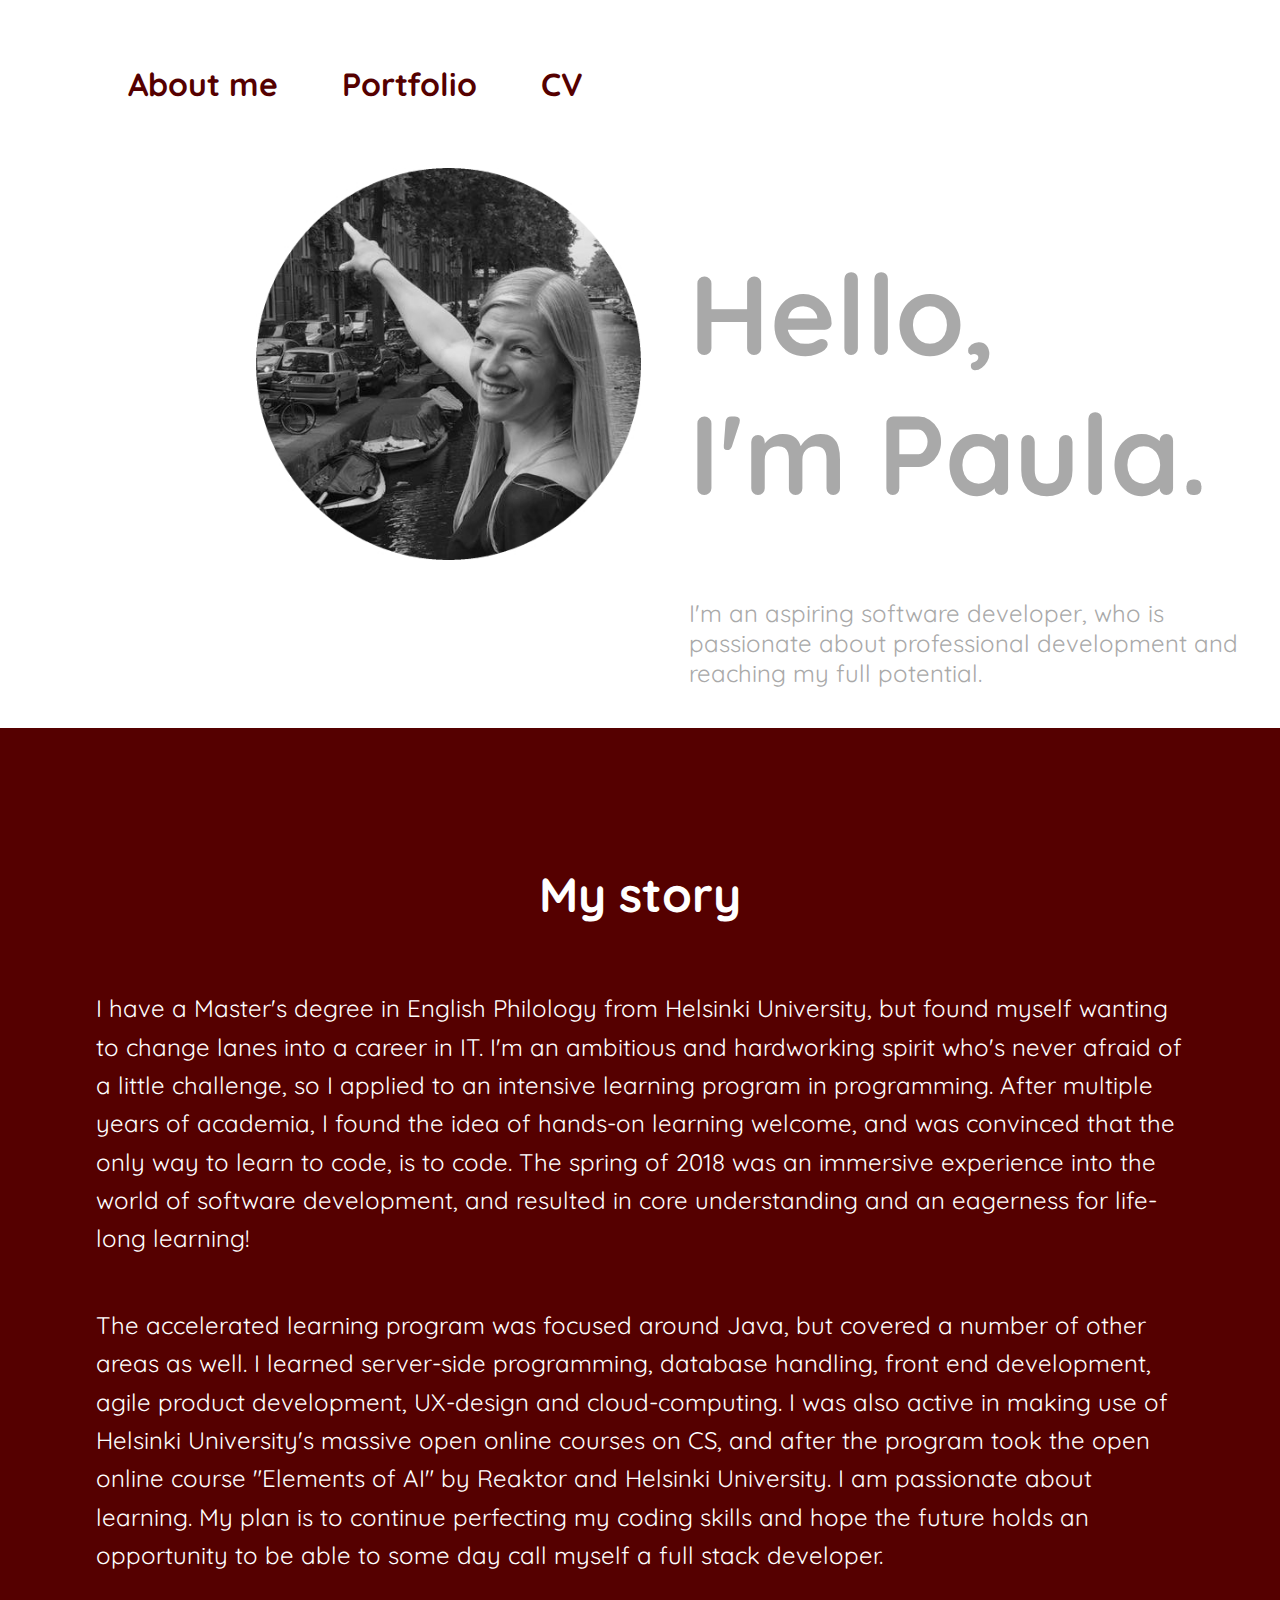
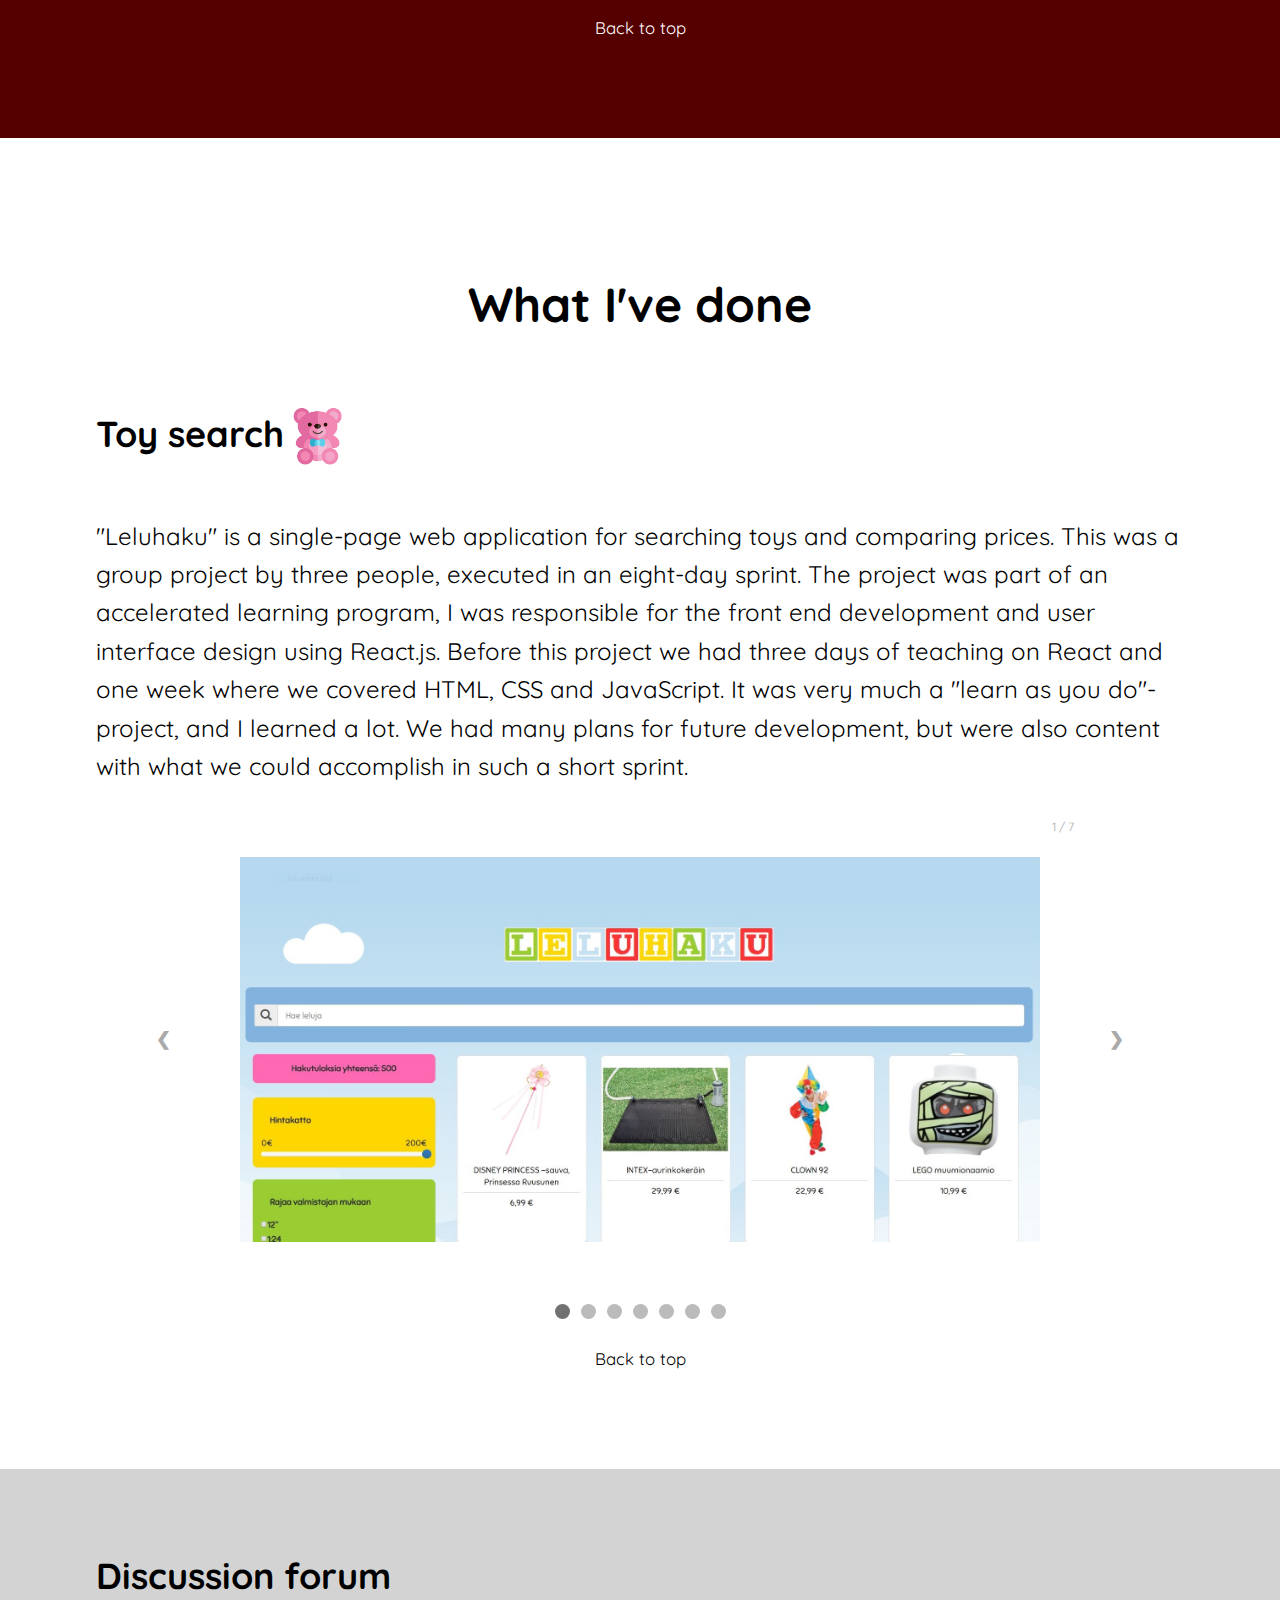
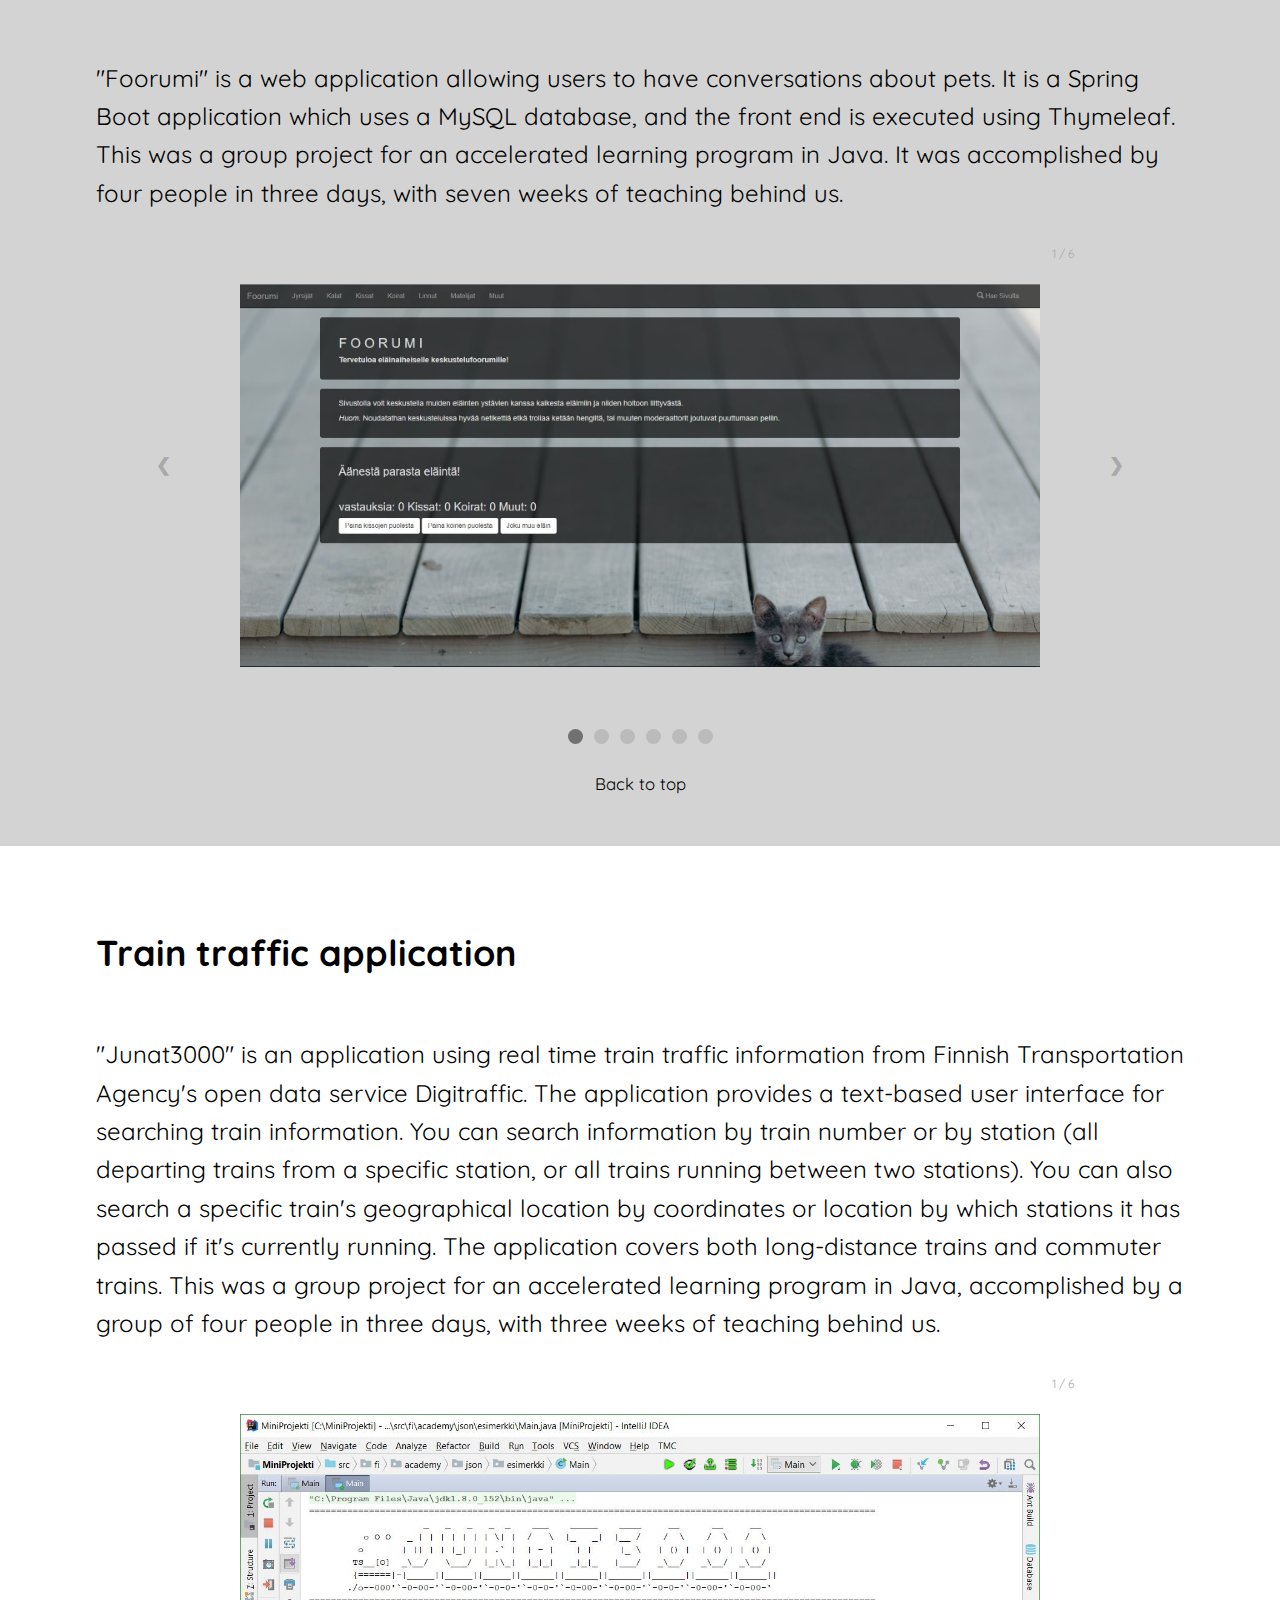
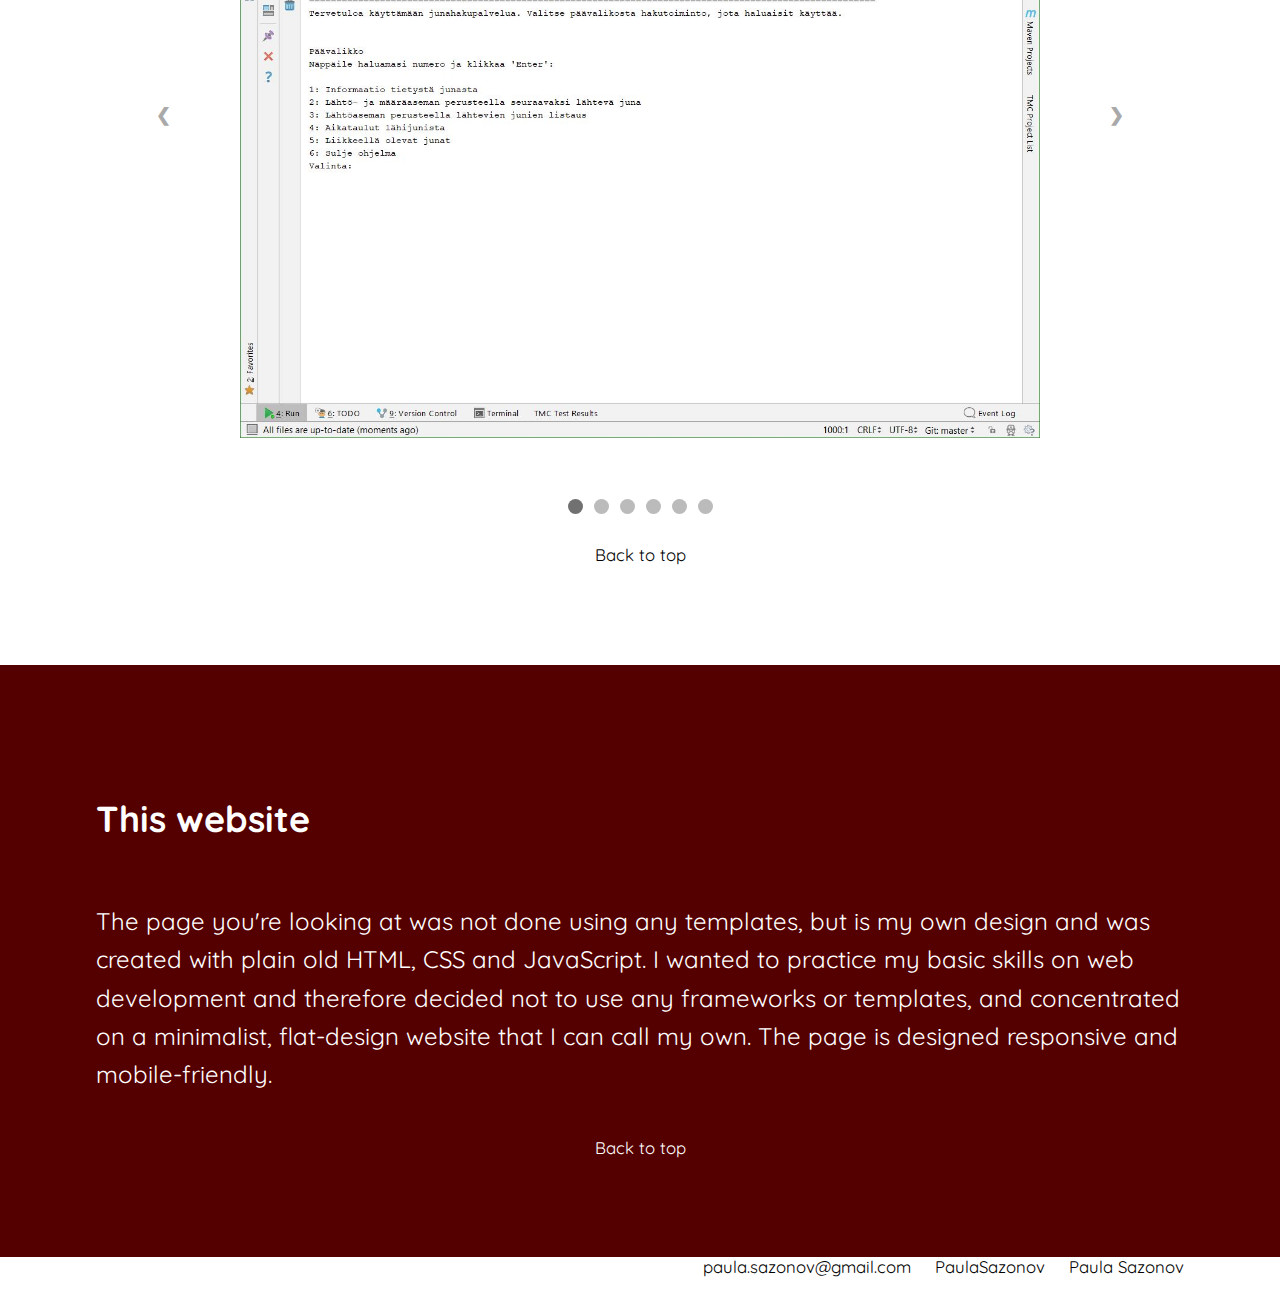
==== commit 2818cdb0: "Fine-tuning" ====
--- a/index.html
+++ b/index.html
@@ -4,7 +4,7 @@
 <head>
     <meta charset="utf-8" />
     <meta http-equiv="X-UA-Compatible" content="IE=edge">
-    <title>PS</title>
+    <title>Paula Sazonov</title>
     <meta name="viewport" content="width=device-width, initial-scale=1">
     <link href="https://fonts.googleapis.com/css?family=Quicksand" rel="stylesheet">
     <link rel="stylesheet" type="text/css" media="screen and (min-width: 1201px)" href="style.css" />
@@ -36,7 +36,7 @@
         <h1>My story</h1>
         <p>I have a Master's degree in English Philology from Helsinki University, but found myself wanting to change lanes
             into a career in IT. I'm an ambitious and hardworking spirit who's never afraid of a little challenge, so I applied
-            in an intensive learning program in programming. After multiple years of academia, I found the idea of hands-on
+            to an intensive learning program in programming. After multiple years of academia, I found the idea of hands-on
             learning welcome, and was convinced that the only way to learn to code, is to code. The spring of 2018 was an
             immersive experience into the world of software development, and resulted in core understanding and an eagerness
             for life-long learning! </p>
@@ -45,7 +45,7 @@
             I was also active in making use of Helsinki University's massive open online courses on CS, and after the program
             took the open online course "Elements of AI" by Reaktor and Helsinki University. I am passionate about learning.
             My plan is to continue perfecting my coding skills and hope the future holds an opportunity to be able to some
-            day call myself a full stack web developer.</p>
+            day call myself a full stack developer.</p>
         <a class="linktotop" onclick="scrollToTop()">Back to top</a>
     </div>
     <div id="works">
@@ -93,7 +93,6 @@
                 <div class="mySlides fade">
                     <div class="numbertext">6 / 7</div>
                     <img src="images/project6.JPG" style="width:100%">
-                    <div class="text">The UI was designed responsive</div>
                 </div>
                 <div class="mySlides fade">
                     <div class="numbertext">7 / 7</div>
@@ -145,12 +144,12 @@
 
                 <div class="mySlides2 fade">
                     <div class="numbertext2">5 / 6</div>
+                    <img src="images/forum5.JPG" style="width:100%">
+                </div>
+
+                <div class="mySlides2 fade">
+                    <div class="numbertext2">6 / 6</div>
                     <img src="images/forum4.JPG" style="width:100%">
-                </div>
-
-                <div class="mySlides2 fade">
-                    <div class="numbertext2">6 / 6</div>
-                    <img src="images/forum5.JPG" style="width:100%">
                 </div>
 
                 <a class="prev2" onclick="plusForumSlides('dot2', 'mySlides2', -1)">&#10094;</a>
@@ -171,7 +170,7 @@
         <div id="trainapp">
             <h2>Train traffic application</h2>
             <p>
-                This is an application using real time train traffic information from Finnish Transportation Agency's open data service Digitraffic.
+                "Junat3000" is an application using real time train traffic information from Finnish Transportation Agency's open data service Digitraffic.
                 The application provides a text-based user interface for searching train information. You can search information
                 by train number or by station (all departing trains from a specific station, or all trains running between
                 two stations). You can also search a specific train's geographical location by coordinates or location by
@@ -181,35 +180,35 @@
             <div class="slideshow-container">
 
                 <div class="mySlides3 fade">
-                    <div class="numbertext3">1 / 7</div>
+                    <div class="numbertext3">1 / 6</div>
                     <img src="images/junahome.JPG" style="width:100%">
                 </div>
 
                 <div class="mySlides3 fade">
-                    <div class="numbertext3">2 / 7</div>
+                    <div class="numbertext3">2 / 6</div>
                     <img src="images/junaw6.JPG" style="width:100%">
                 </div>
 
                 <div class="mySlides3 fade">
-                    <div class="numbertext3">3 / 7</div>
+                    <div class="numbertext3">3 / 6</div>
                     <img src="images/junakoord.JPG" style="width:100%">
                 </div>
                 <div class="mySlides3 fade">
-                    <div class="numbertext3">4 / 7</div>
+                    <div class="numbertext3">4 / 6</div>
                     <img src="images/junaw2.JPG" style="width:100%">
                 </div>
 
-                <div class="mySlides3 fade">
+                <!-- <div class="mySlides3 fade">
                     <div class="numbertext3">5 / 7</div>
                     <img src="images/junaw1.JPG" style="width:100%">
-                </div>
-
-                <div class="mySlides3 fade">
-                    <div class="numbertext3">6 / 7</div>
+                </div> -->
+
+                <div class="mySlides3 fade">
+                    <div class="numbertext3">5 / 6</div>
                     <img src="images/junaw3.JPG" style="width:100%">
                 </div>
                 <div class="mySlides3 fade">
-                    <div class="numbertext3">7 / 7</div>
+                    <div class="numbertext3">6 / 6</div>
                     <img src="images/junaw5.JPG" style="width:100%">
                 </div>
 
@@ -225,7 +224,7 @@
                 <span class="dot3" onclick="currentTrainSlide('dot3', 'mySlides3', 4)"></span>
                 <span class="dot3" onclick="currentTrainSlide('dot3', 'mySlides3', 5)"></span>
                 <span class="dot3" onclick="currentTrainSlide('dot3', 'mySlides3', 6)"></span>
-                <span class="dot3" onclick="currentTrainSlide('dot3', 'mySlides3', 7)"></span>
+                <!-- <span class="dot3" onclick="currentTrainSlide('dot3', 'mySlides3', 7)"></span> -->
 
             </div>
             <a class="linktotop" onclick="scrollToTop()">Back to top</a>
@@ -235,7 +234,7 @@
             <p>The page you're looking at was not done using any templates, but is my own design and was created with plain
                 old HTML, CSS and JavaScript. I wanted to practice my basic skills on web development and therefore decided
                 not to use any frameworks or templates, and concentrated on a minimalist, flat-design website that I can
-                call my own.</p>
+                call my own. The page is designed responsive and mobile-friendly.</p>
             <a class="linktotop" onclick="scrollToTop()">Back to top</a>
         </div>
         <div id="footer">
--- a/style.css
+++ b/style.css
@@ -95,7 +95,6 @@
   max-width: 1000px;
   margin: auto;
   position: relative;
-  /* box-sizing: border-box; */
   padding-top: 2em;
 }
 
@@ -126,7 +125,6 @@
   border-radius: 0 3px 3px 0;
 }
 
-/* Position the "next button" to the right */
 .next,
 .next2,
 .next3 {
@@ -134,7 +132,6 @@
   border-radius: 3px 0 0 3px;
 }
 
-/* On hover, add a black background color with a little bit see-through */
 .prev:hover,
 .next:hover,
 .prev2:hover,
@@ -144,19 +141,6 @@
   background-color: rgba(0, 0, 0, 0.8);
 }
 
-/* Caption text */
-.text {
-  color: #f2f2f2;
-  font-size: 15px;
-  padding-top: 2em;
-  padding: 8px 12px;
-  position: absolute;
-  bottom: 8px;
-  width: 100%;
-  text-align: center;
-}
-
-/* Number text (1/3 etc) */
 .numbertext,
 .numbertext2,
 .numbertext3 {
@@ -168,7 +152,6 @@
   top: 0;
 }
 
-/* The dots/bullets/indicators */
 .dot,
 .dot2,
 .dot3 {
@@ -187,7 +170,6 @@
   background-color: #717171;
 }
 
-/* Fading animation */
 .fade {
   -webkit-animation-name: fade;
   -webkit-animation-duration: 1.5s;
--- a/mobile.css
+++ b/mobile.css
@@ -137,7 +137,6 @@
     border-radius: 0 3px 3px 0;
   }
   
-  /* Position the "next button" to the right */
   .next,
   .next2,
   .next3 {
@@ -145,7 +144,6 @@
     border-radius: 3px 0 0 3px;
   }
   
-  /* On hover, add a black background color with a little bit see-through */
   .prev:hover,
   .next:hover,
   .prev2:hover,
@@ -154,20 +152,7 @@
   .next3:hover {
     background-color: rgba(0, 0, 0, 0.8);
   }
-  
-  /* Caption text */
-  .text {
-    color: #f2f2f2;
-    font-size: 15px; 
-    padding-top: 2em;
-    padding: 8px 12px;
-    position: absolute;
-    bottom: 0px;
-    width: 100%;
-    text-align: left;
-  }
-  
-  /* Number text (1/3 etc) */
+   
   .numbertext,
   .numbertext2,
   .numbertext3 {
@@ -179,7 +164,6 @@
     top: 0;
   }
   
-  /* The dots/bullets/indicators */
   .dot,
   .dot2,
   .dot3 {
@@ -198,7 +182,6 @@
     background-color: #717171;
   }
   
-  /* Fading animation */
   .fade {
     -webkit-animation-name: fade;
     -webkit-animation-duration: 1.5s;
@@ -252,4 +235,16 @@
     display: flex;
     flex-direction: column;
     align-content: center;
+  }
+  #footer {
+    display: flex;
+    flex-direction: row-reverse;
+    align-items: flex-start;
+  }
+  #footer p {
+    font-size: 0.5em;
+    margin-top: -0.2em;
+  }
+  .item {
+    padding-left: 1em;
   }--- a/mediumscreen.css
+++ b/mediumscreen.css
@@ -97,7 +97,6 @@
     max-width: 1000px;
     margin: auto;
     position: relative;
-    /* box-sizing: border-box; */
     padding-top: 2em;
   }
   
@@ -128,7 +127,6 @@
     border-radius: 0 3px 3px 0;
   }
   
-  /* Position the "next button" to the right */
   .next,
   .next2,
   .next3 {
@@ -136,7 +134,6 @@
     border-radius: 3px 0 0 3px;
   }
   
-  /* On hover, add a black background color with a little bit see-through */
   .prev:hover,
   .next:hover,
   .prev2:hover,
@@ -146,19 +143,6 @@
     background-color: rgba(0, 0, 0, 0.8);
   }
   
-  /* Caption text */
-  .text {
-    color: #f2f2f2;
-    font-size: 15px;
-    padding-top: 2em;
-    padding: 8px 12px;
-    position: absolute;
-    bottom: 8px;
-    width: 100%;
-    text-align: center;
-  }
-  
-  /* Number text (1/3 etc) */
   .numbertext,
   .numbertext2,
   .numbertext3 {
@@ -170,7 +154,6 @@
     top: 0;
   }
   
-  /* The dots/bullets/indicators */
   .dot,
   .dot2,
   .dot3 {
@@ -189,7 +172,6 @@
     background-color: #717171;
   }
   
-  /* Fading animation */
   .fade {
     -webkit-animation-name: fade;
     -webkit-animation-duration: 1.5s;
@@ -243,4 +225,16 @@
     display: flex;
     flex-direction: column;
     align-content: center;
+  }
+  #footer {
+    display: flex;
+    flex-direction: row-reverse;
+    align-items: flex-start;
+  }
+  #footer p {
+    font-size: 0.7em;
+    margin-top: -0.2em;
+  }
+  .item {
+    padding-left: 1em;
   }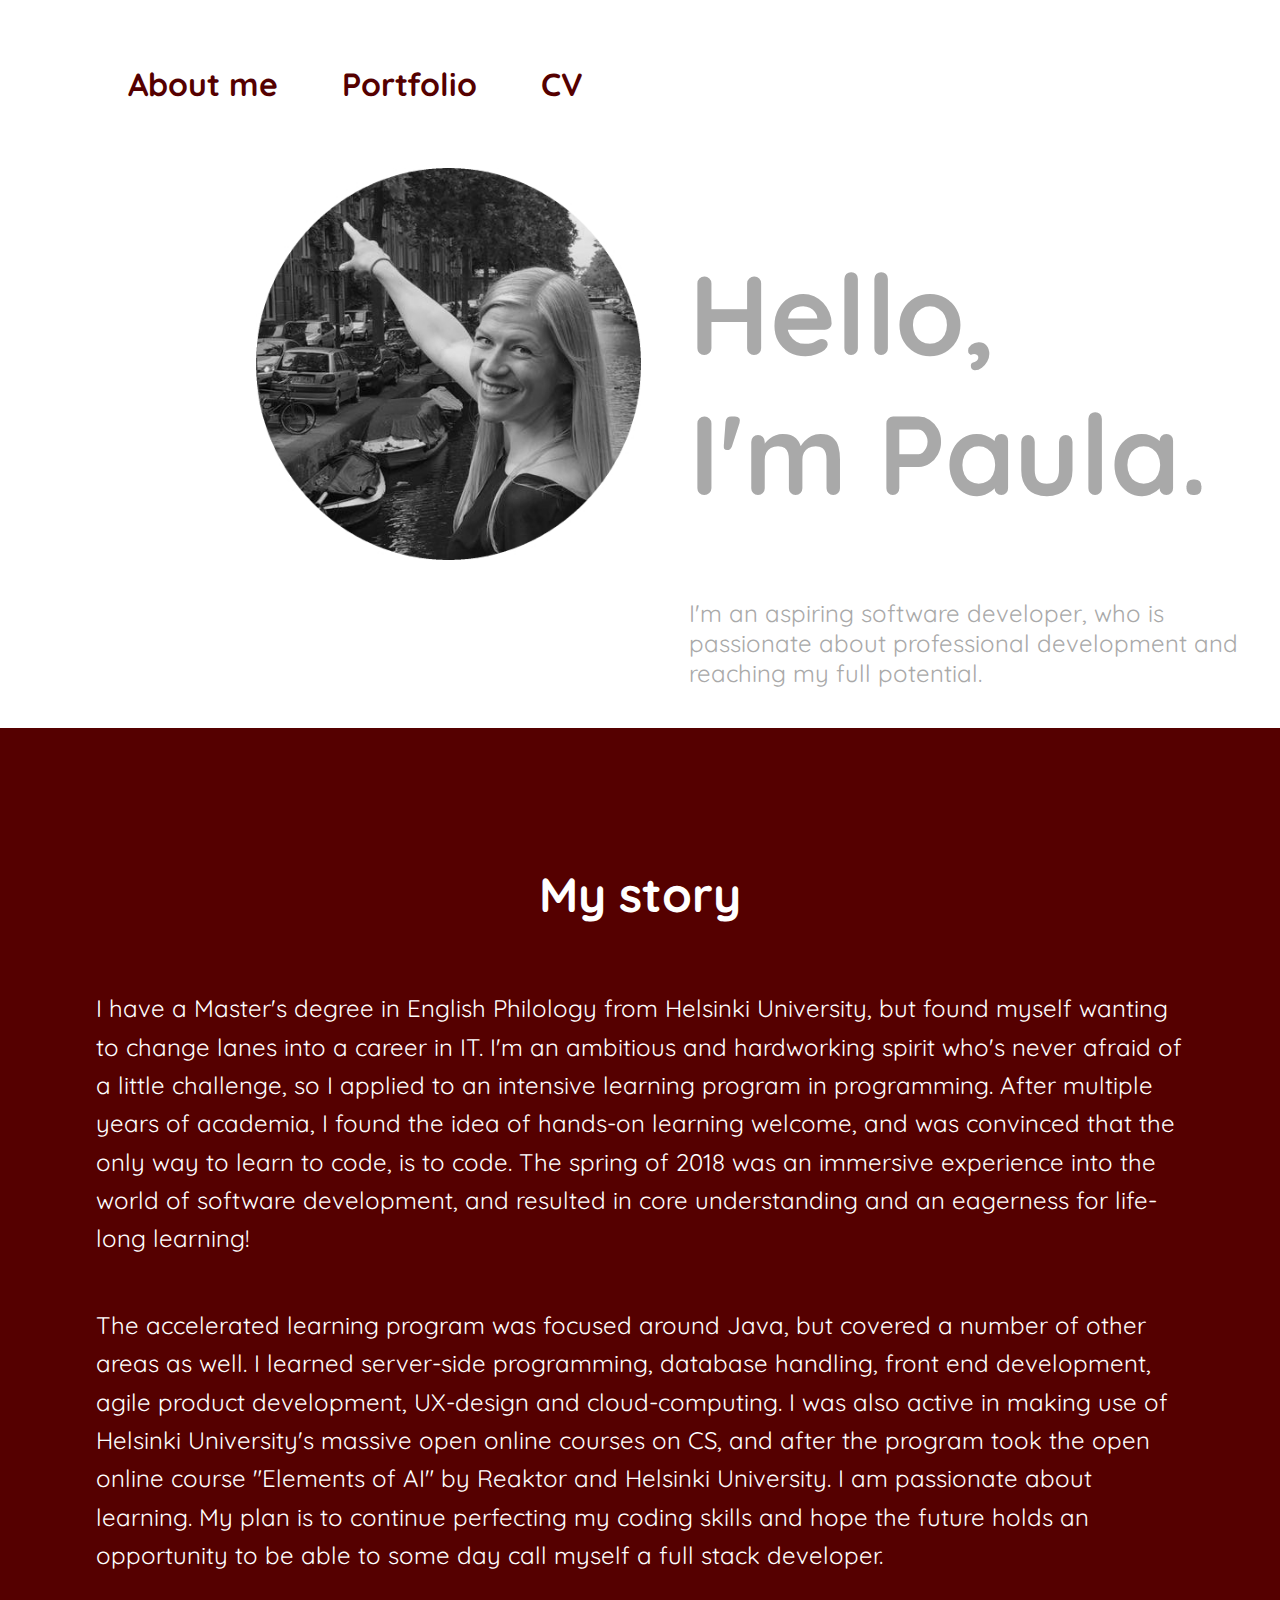
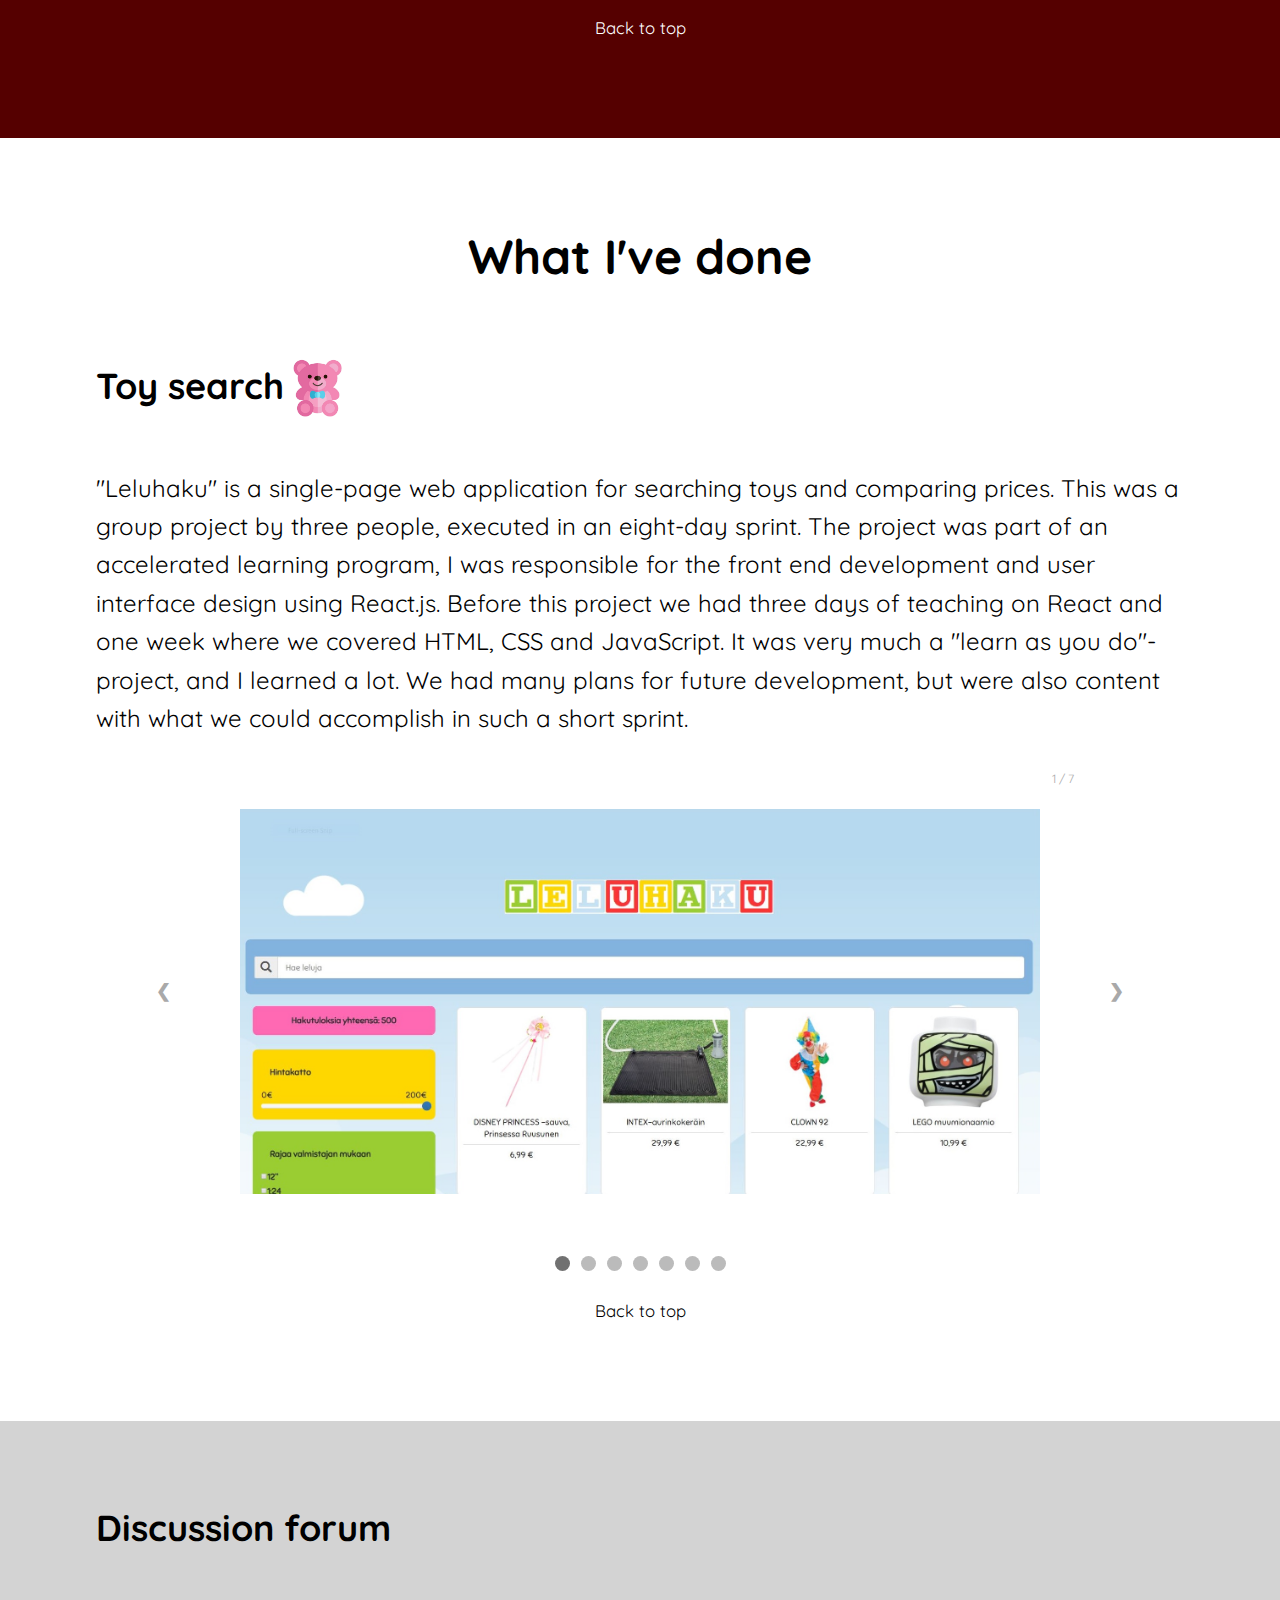
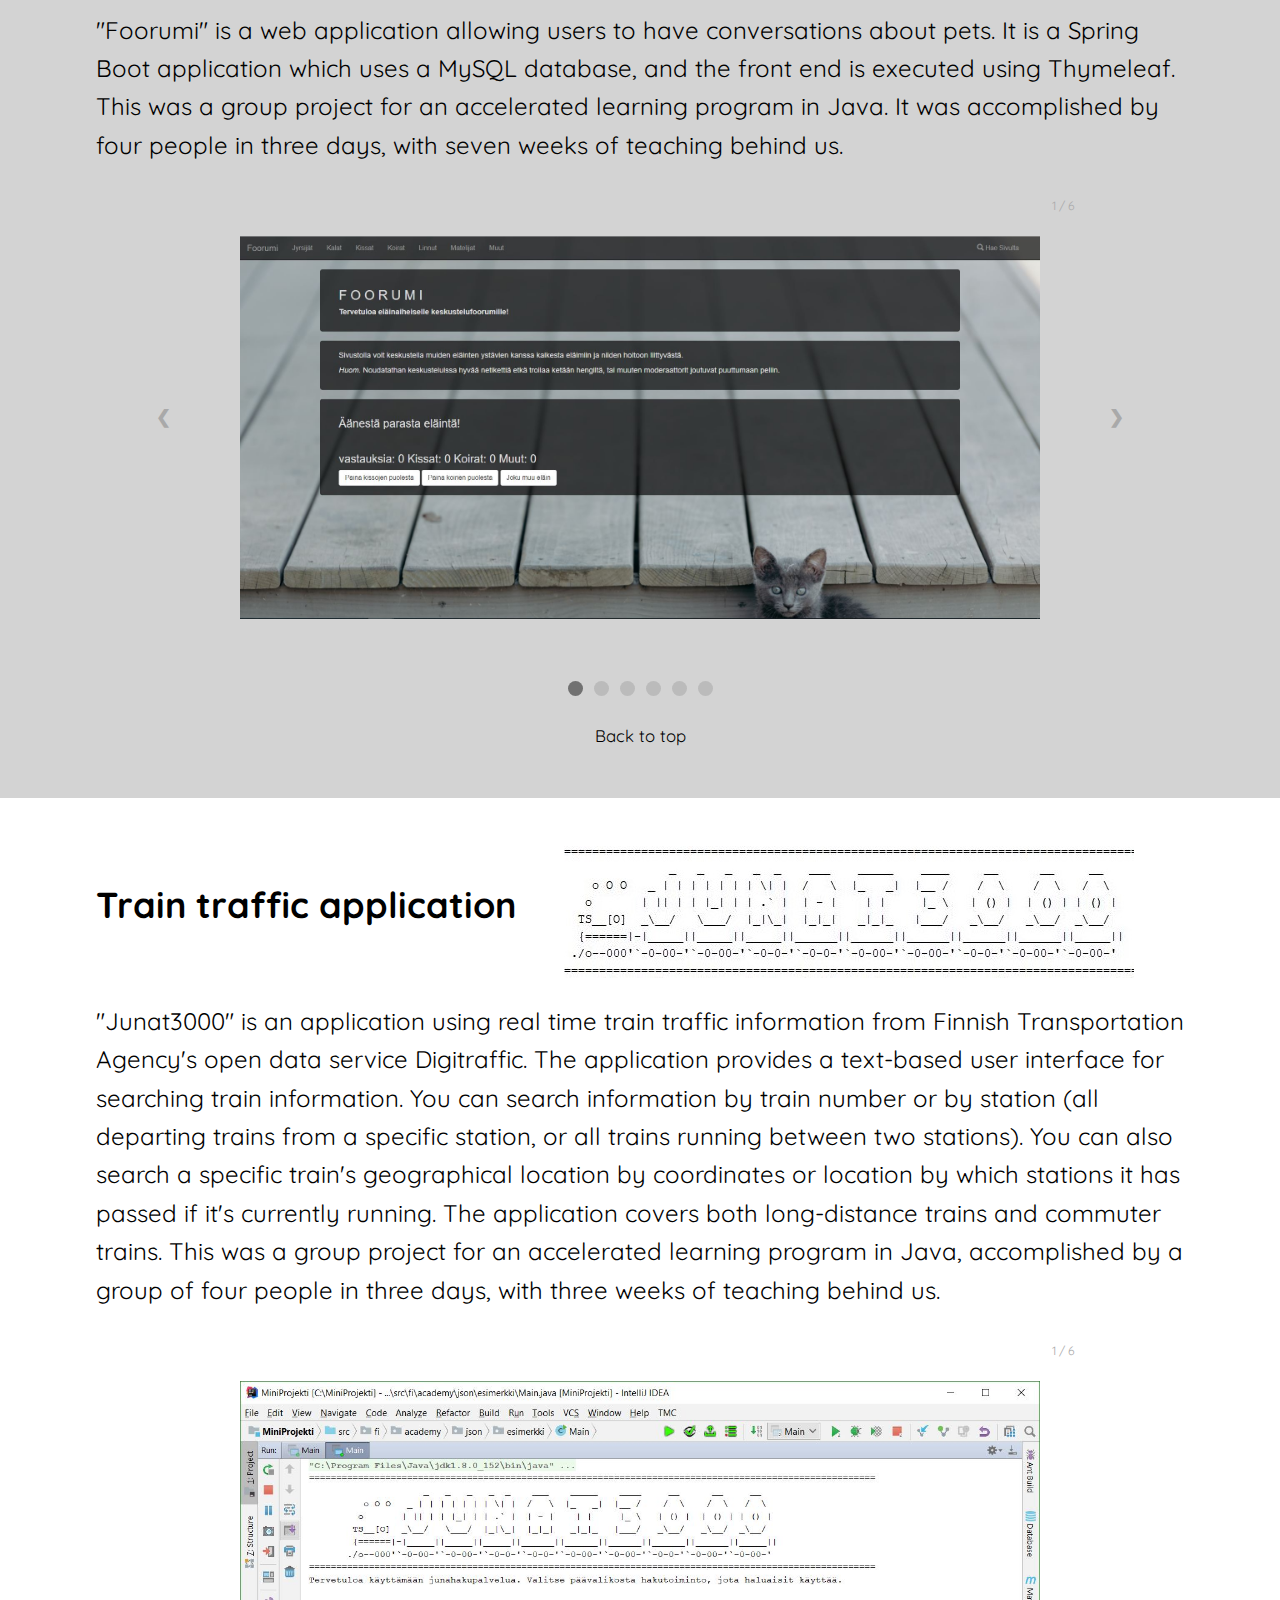
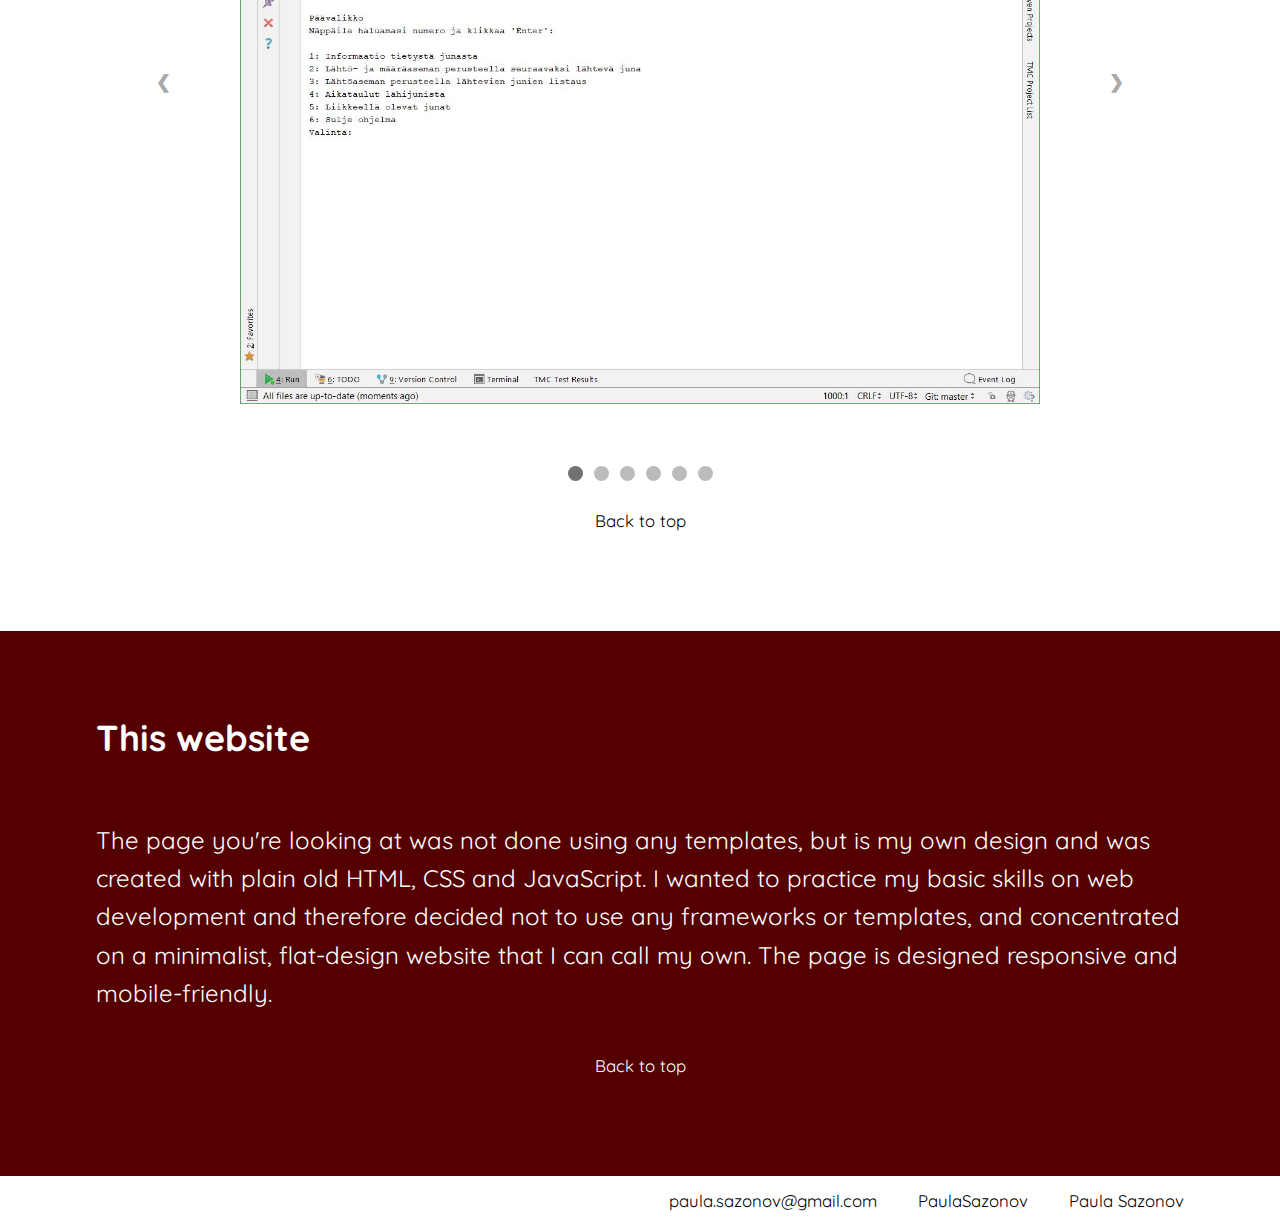
==== commit 91ad8d9c: "Fine-tuning" ====
--- a/index.html
+++ b/index.html
@@ -168,7 +168,10 @@
             <a class="linktotop" onclick="scrollToTop()">Back to top</a>
         </div>
         <div id="trainapp">
+            <div id="trainhead">
             <h2>Train traffic application</h2>
+            <img id="train" src="images/asciilogo.JPG" alt="logo">
+            </div>
             <p>
                 "Junat3000" is an application using real time train traffic information from Finnish Transportation Agency's open data service Digitraffic.
                 The application provides a text-based user interface for searching train information. You can search information
@@ -198,11 +201,6 @@
                     <img src="images/junaw2.JPG" style="width:100%">
                 </div>
 
-                <!-- <div class="mySlides3 fade">
-                    <div class="numbertext3">5 / 7</div>
-                    <img src="images/junaw1.JPG" style="width:100%">
-                </div> -->
-
                 <div class="mySlides3 fade">
                     <div class="numbertext3">5 / 6</div>
                     <img src="images/junaw3.JPG" style="width:100%">
@@ -224,7 +222,6 @@
                 <span class="dot3" onclick="currentTrainSlide('dot3', 'mySlides3', 4)"></span>
                 <span class="dot3" onclick="currentTrainSlide('dot3', 'mySlides3', 5)"></span>
                 <span class="dot3" onclick="currentTrainSlide('dot3', 'mySlides3', 6)"></span>
-                <!-- <span class="dot3" onclick="currentTrainSlide('dot3', 'mySlides3', 7)"></span> -->
 
             </div>
             <a class="linktotop" onclick="scrollToTop()">Back to top</a>
--- a/style.css
+++ b/style.css
@@ -68,7 +68,9 @@
   cursor: pointer;
 }
 #works {
-  padding: 4em;
+  padding: 2em;
+  padding-left: 4em;
+  padding-right: 4em;
   height: 20em;
   font-size: 1.5em;
   line-height: 1.6;
@@ -214,10 +216,18 @@
   flex-direction: column;
   align-content: center;
 }
+#trainhead {
+  display: flex;
+  flex-direction: row;
+}
+#train {
+  padding-left: 2em;
+}
 #closing {
   background-color: rgb(85, 0, 0);
   color: white;
   padding: 4em;
+  padding-top: 2em;
   margin-left: -4em;
   margin-right: -4em;
   display: flex;
@@ -234,5 +244,12 @@
   margin-top: -0.2em;
 }
 .item {
+  display: flex;
+  flex-direction: row;
   padding-left: 1em;
+  padding-top: 0.5em;
+}
+.item p {
+  padding-left: 1em;
+  padding-top: 0.2em;
 }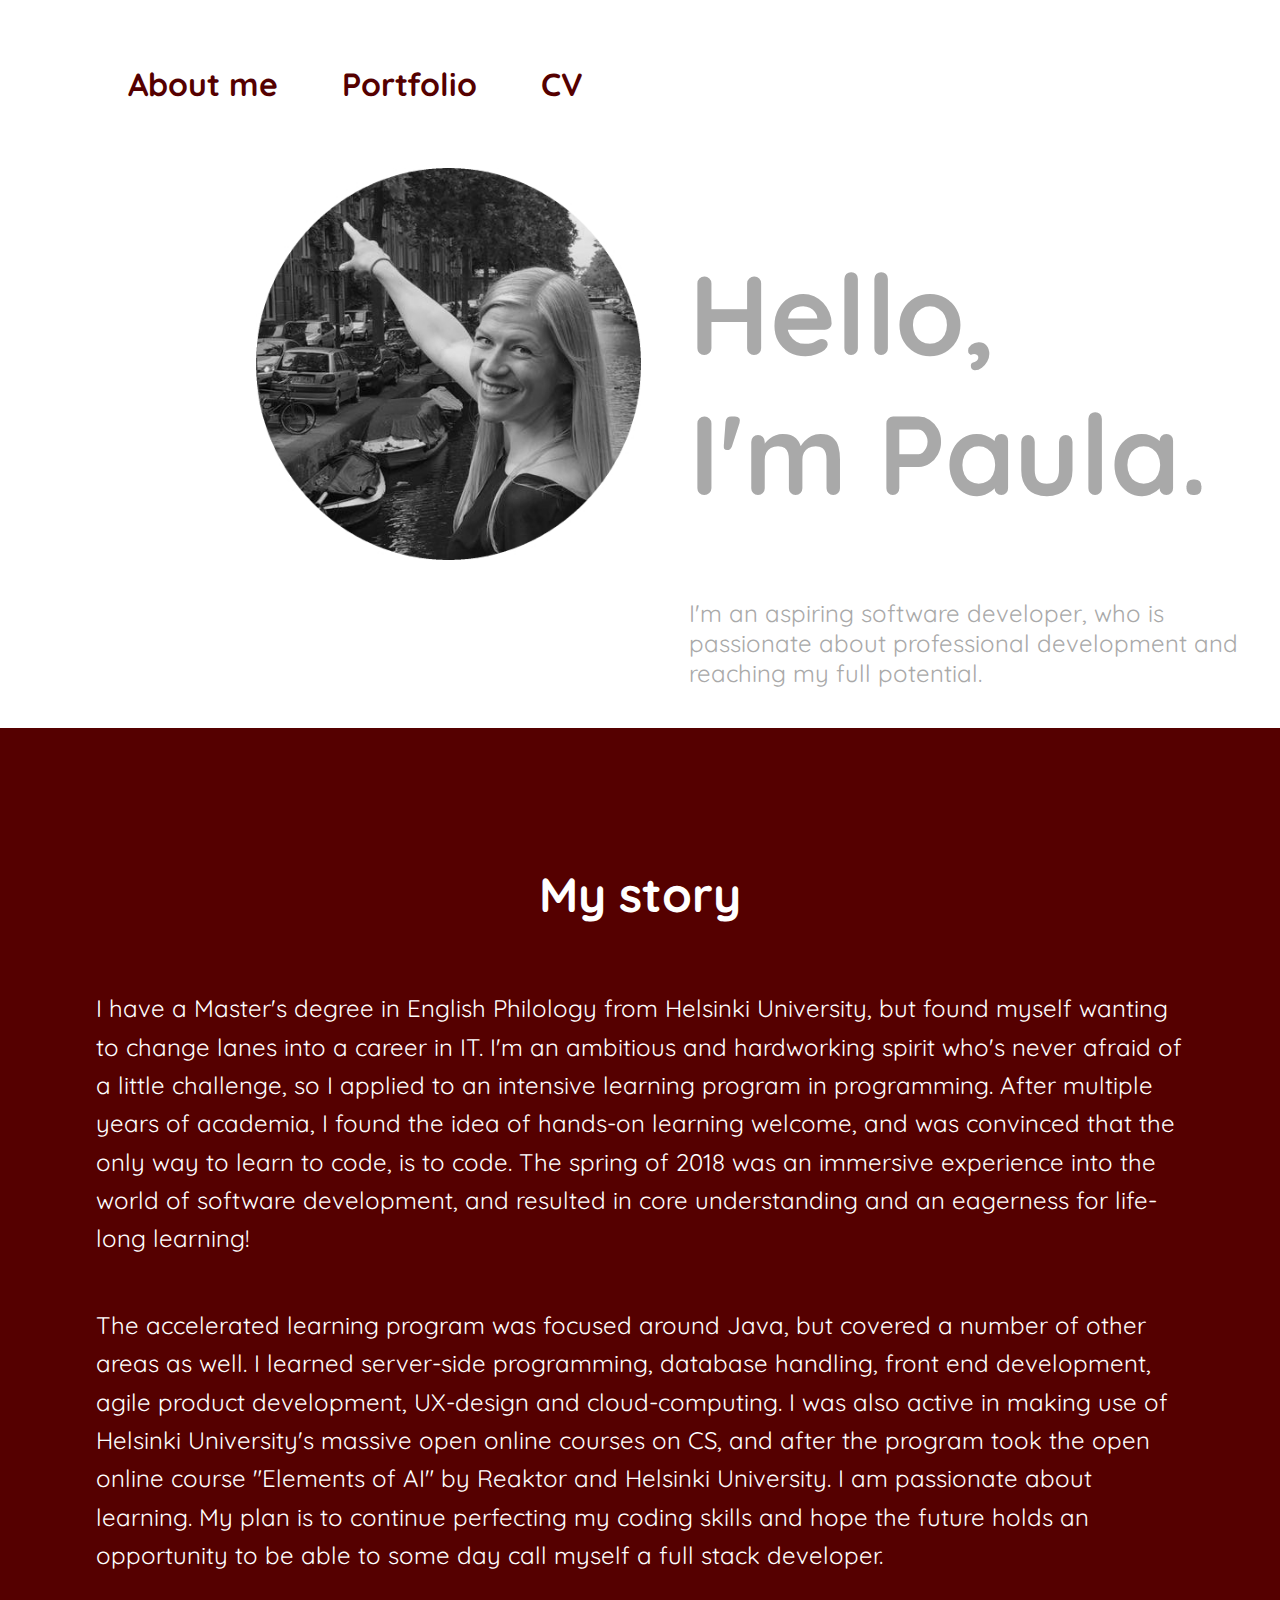
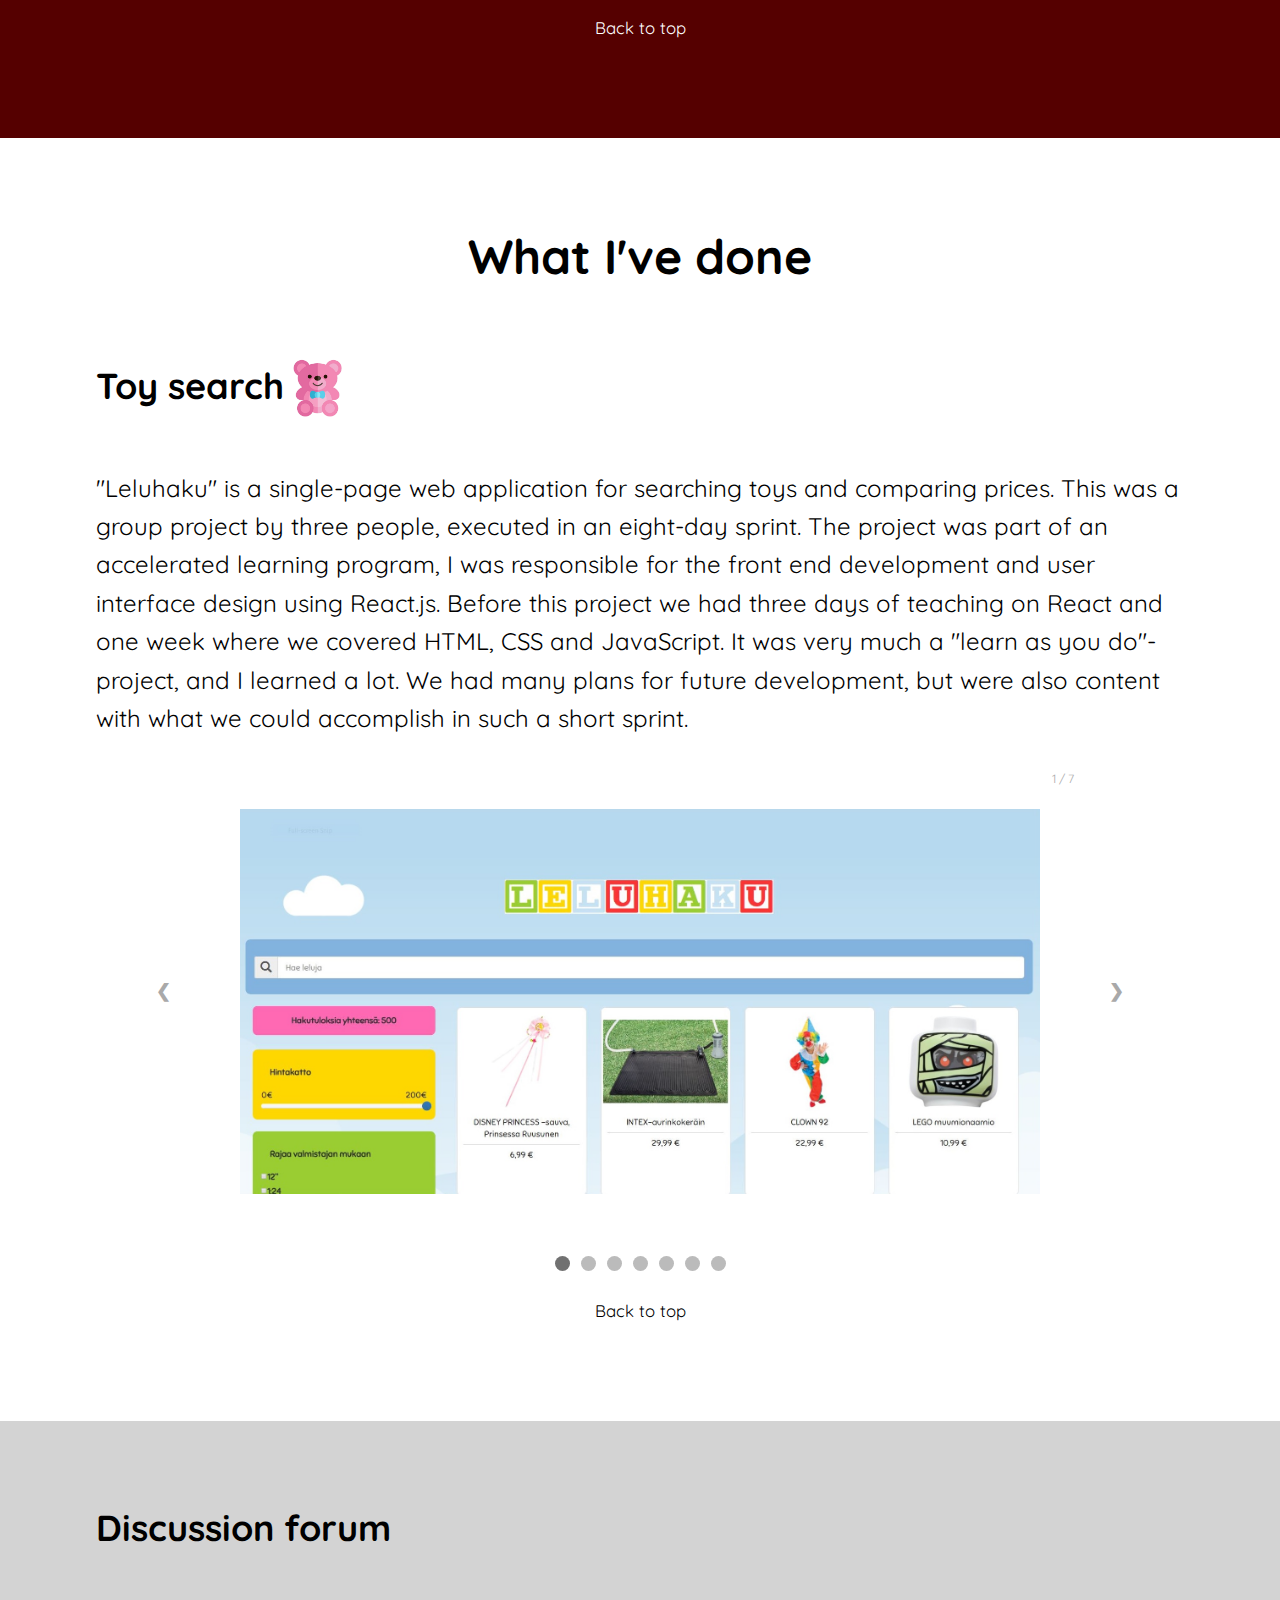
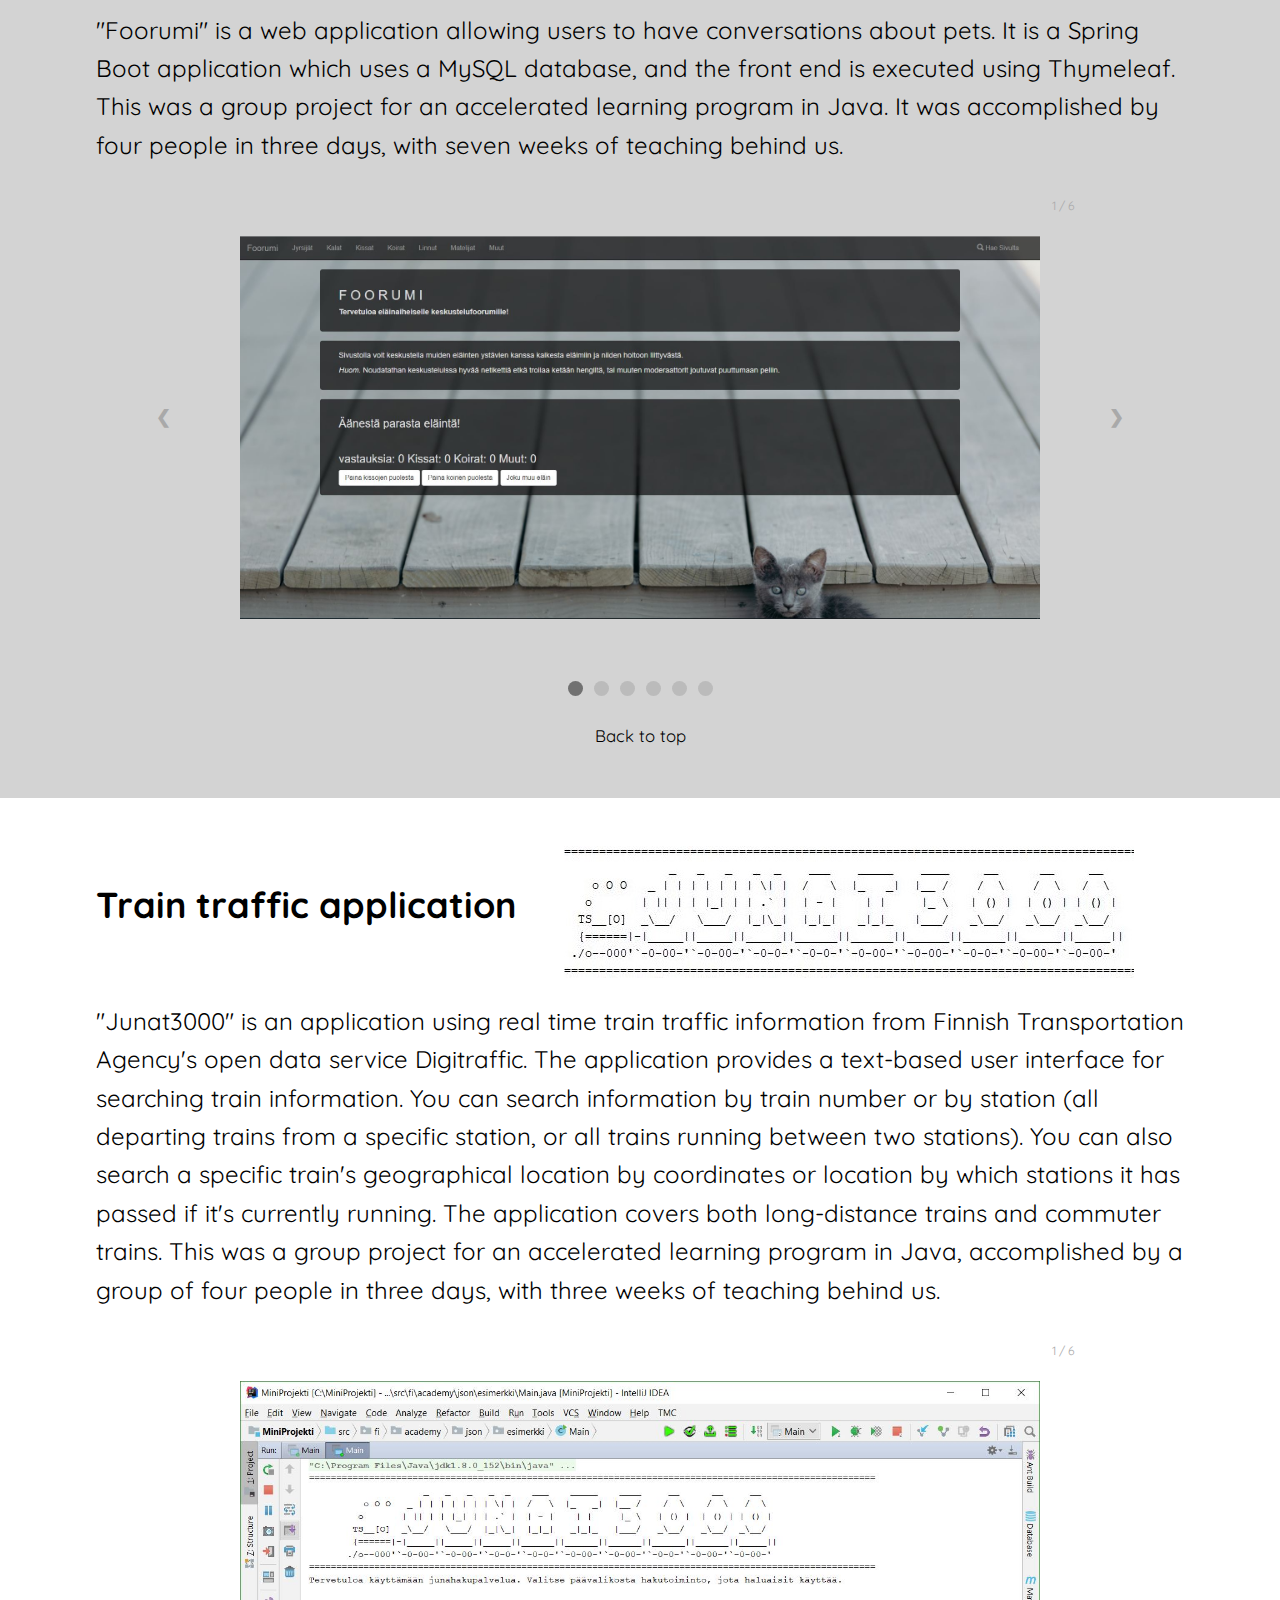
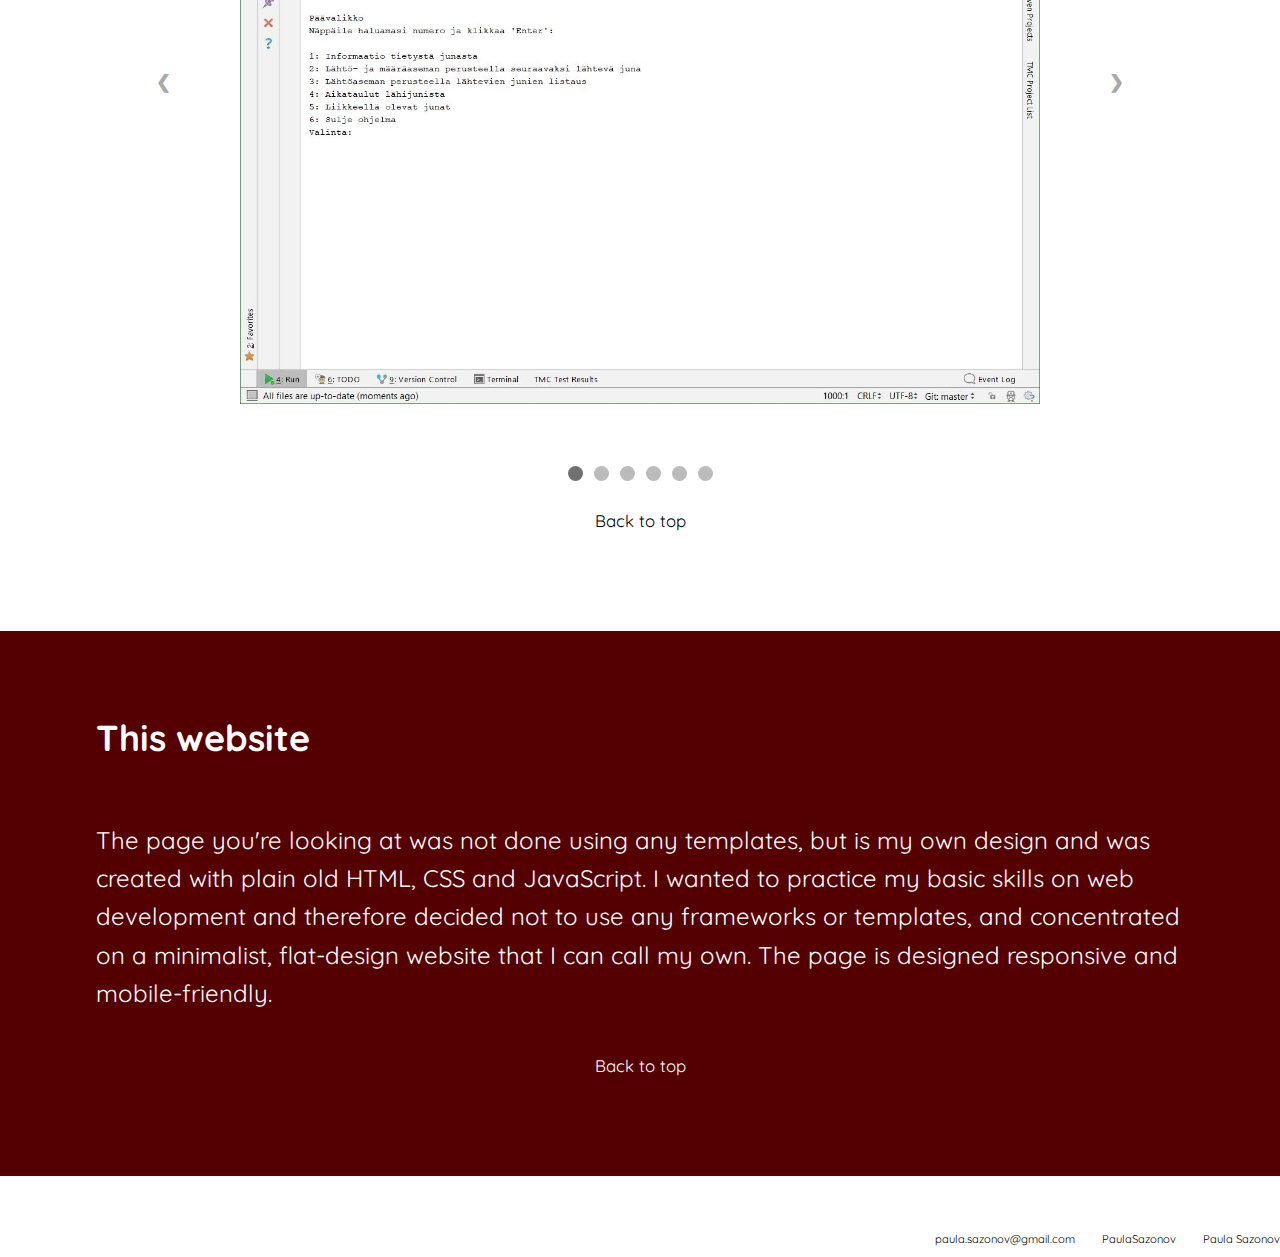
==== commit 22a5645e: "Train ascii added, styling" ====
--- a/index.html
+++ b/index.html
@@ -169,17 +169,17 @@
         </div>
         <div id="trainapp">
             <div id="trainhead">
-            <h2>Train traffic application</h2>
-            <img id="train" src="images/asciilogo.JPG" alt="logo">
+                <h2>Train traffic application</h2>
+                <img id="train" src="images/asciilogo.JPG" alt="logo">
             </div>
             <p>
-                "Junat3000" is an application using real time train traffic information from Finnish Transportation Agency's open data service Digitraffic.
-                The application provides a text-based user interface for searching train information. You can search information
-                by train number or by station (all departing trains from a specific station, or all trains running between
-                two stations). You can also search a specific train's geographical location by coordinates or location by
-                which stations it has passed if it's currently running. The application covers both long-distance trains
-                and commuter trains. This was a group project for an accelerated learning program in Java, accomplished by
-                a group of four people in three days, with three weeks of teaching behind us.</p>
+                "Junat3000" is an application using real time train traffic information from Finnish Transportation Agency's open data service
+                Digitraffic. The application provides a text-based user interface for searching train information. You can
+                search information by train number or by station (all departing trains from a specific station, or all trains
+                running between two stations). You can also search a specific train's geographical location by coordinates
+                or location by which stations it has passed if it's currently running. The application covers both long-distance
+                trains and commuter trains. This was a group project for an accelerated learning program in Java, accomplished
+                by a group of four people in three days, with three weeks of teaching behind us.</p>
             <div class="slideshow-container">
 
                 <div class="mySlides3 fade">
@@ -234,20 +234,20 @@
                 call my own. The page is designed responsive and mobile-friendly.</p>
             <a class="linktotop" onclick="scrollToTop()">Back to top</a>
         </div>
-        <div id="footer">
-            <div class="item">
-                <i class="fab fa-linkedin"></i>
-                <p>Paula Sazonov</p>
-            </div>
-            <div class="item">
-                <i class="fab fa-github"></i>
-                <p>PaulaSazonov</p>
-            </div>
-            <div class="item">
-                <i class="fas fa-envelope"></i>
-                <p>paula.sazonov@gmail.com</p>
-            </div>
-
+
+    </div>
+    <div id="footer">
+        <div class="item">
+            <i class="fab fa-linkedin"></i>
+            <p>Paula Sazonov</p>
+        </div>
+        <div class="item">
+            <i class="fab fa-github"></i>
+            <p>PaulaSazonov</p>
+        </div>
+        <div class="item">
+            <i class="fas fa-envelope"></i>
+            <p>paula.sazonov@gmail.com</p>
         </div>
 
     </div>
--- a/style.css
+++ b/style.css
@@ -71,7 +71,6 @@
   padding: 2em;
   padding-left: 4em;
   padding-right: 4em;
-  height: 20em;
   font-size: 1.5em;
   line-height: 1.6;
   max-width: 100%;
--- a/mobile.css
+++ b/mobile.css
@@ -58,12 +58,12 @@
     color: white;
     font-size: 1em;
     line-height: 1.6;
-    padding: 1em;
+    padding: 1.5em;
     display: flex;
     flex-direction: column;
     align-content: center;
     margin-left: -0.5em;
-    margin-right: -1.5em;
+    margin-right: -2em;
   }
   #whoami h1 {
     text-align: center;
@@ -221,17 +221,26 @@
   }
   #trainapp {
     padding-top: 2em;
-    padding-bottom: 4em;
-    display: flex;
-    flex-direction: column;
-    align-content: center;
+    padding-bottom: 2em;
+    display: flex;
+    flex-direction: column;
+    align-content: center;
+  }
+  #trainhead {
+    display: flex;
+    flex-direction: row;
+  }
+  #train {
+    padding-left: 2em;
+    max-width: 50%;
+    object-fit: contain;
   }
   #closing {
     background-color: rgb(85, 0, 0);
     color: white;
-    padding: 1em;
+    padding: 2em;
     margin-left: -1.5em;
-    margin-right: -1.5em;
+    margin-right: -3em;
     display: flex;
     flex-direction: column;
     align-content: center;
@@ -239,12 +248,20 @@
   #footer {
     display: flex;
     flex-direction: row-reverse;
-    align-items: flex-start;
+    align-items: flex-end;
+    justify-items: flex-end;
   }
   #footer p {
     font-size: 0.5em;
     margin-top: -0.2em;
   }
   .item {
-    padding-left: 1em;
+    display: flex;
+    flex-direction: row;
+    padding-left: 1em;
+    padding-top: 0.5em;
+  }
+  .item p {
+    padding-left: 1em;
+    padding-top: 0.2em;
   }--- a/mediumscreen.css
+++ b/mediumscreen.css
@@ -71,7 +71,7 @@
   }
   #works {
     padding: 4em;
-    height: 20em;
+    padding-bottom: 1em;
     font-size: 1.5em;
     line-height: 1.6;
     max-width: 100%;
@@ -216,6 +216,15 @@
     flex-direction: column;
     align-content: center;
   }
+  #trainhead {
+    display: flex;
+    flex-direction: row;
+  }
+  #train {
+    padding-left: 2em;
+    max-width: 50%;
+    object-fit: contain;
+  }
   #closing {
     background-color: rgb(85, 0, 0);
     color: white;
@@ -229,12 +238,20 @@
   #footer {
     display: flex;
     flex-direction: row-reverse;
-    align-items: flex-start;
+    align-items: center;
   }
   #footer p {
-    font-size: 0.7em;
-    margin-top: -0.2em;
+    font-size: 1em;
+    margin-top: -0.5em;
   }
   .item {
+    display: flex;
+    flex-direction: row;
     padding-left: 1em;
+    padding-right: 1em;
+    padding-top: 0.5em;
+  }
+  .item p {
+    padding-left: 1em;
+    padding-top: 0.2em;
   }